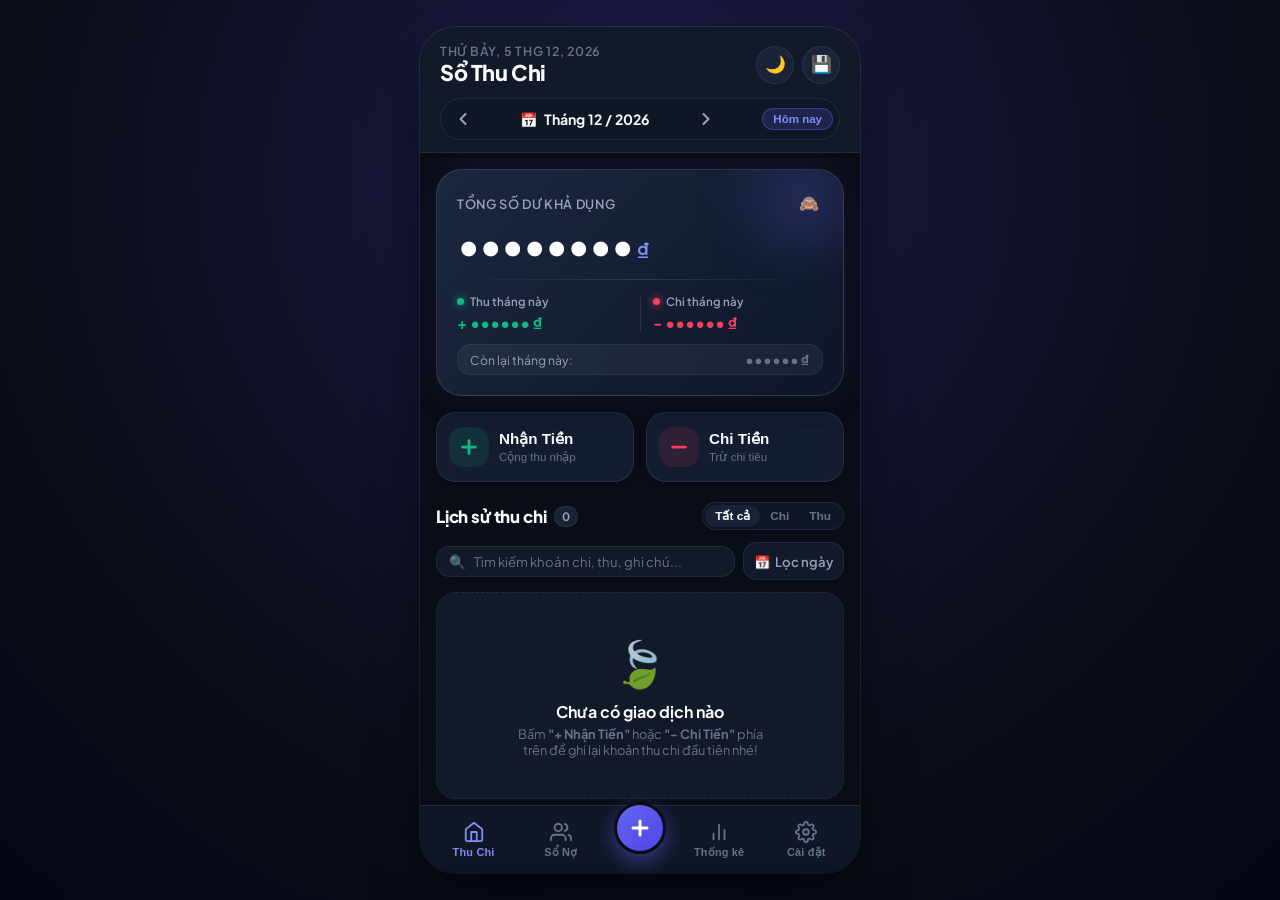
==== expense-tracker-app/index.html @ 04d83566 "Add custom Date Range Filter with presets and stats aggregation" ====
<!DOCTYPE html>
<html lang="vi">
<head>
  <meta charset="UTF-8">
  <meta name="viewport" content="width=device-width, initial-scale=1.0, maximum-scale=1.0, user-scalable=no, viewport-fit=cover">
  <title>Sổ Thu Chi - Quản Lý Chi Tiêu Cá Nhân</title>
  <meta name="description" content="Ứng dụng quản lý thu chi cá nhân đơn giản, lưu trên máy, bảo mật tuyệt đối, xem chi tiêu theo tháng.">
  <meta name="theme-color" content="#0f172a">
  <meta name="apple-mobile-web-app-capable" content="yes">
  <meta name="apple-mobile-web-app-status-bar-style" content="black-translucent">
  <meta name="apple-mobile-web-app-title" content="Sổ Thu Chi">
  <link rel="icon" type="image/svg+xml" href="icon.svg">
  <link rel="apple-touch-icon" href="icon.svg">
  <link rel="manifest" href="manifest.json">
  <!-- Fonts -->
  <link rel="preconnect" href="https://fonts.googleapis.com">
  <link rel="preconnect" href="https://fonts.gstatic.com" crossorigin>
  <link href="https://fonts.googleapis.com/css2?family=Plus+Jakarta+Sans:wght@400;500;600;700;800&display=swap" rel="stylesheet">
  <link rel="stylesheet" href="style.css">
</head>
<body class="theme-dark">
  <div class="app-viewport">
    <div class="mobile-container" id="app">
      <!-- HEADER -->
      <header class="app-header">
        <div class="header-top">
          <div class="user-greeting">
            <span class="greeting-subtitle" id="current-day-label">Hôm nay</span>
            <h1 class="greeting-title">Sổ Thu Chi</h1>
          </div>
          <div class="header-actions">
            <button class="icon-btn" id="btn-theme-toggle" title="Đổi giao diện Sáng/Tối" aria-label="Đổi giao diện">
              <span class="icon" id="theme-icon">🌙</span>
            </button>
            <button class="icon-btn" id="btn-export-quick" title="Sao lưu nhanh dữ liệu" aria-label="Sao lưu">
              <span class="icon">💾</span>
            </button>
          </div>
        </div>

        <!-- MONTH SELECTOR -->
        <div class="month-selector-bar">
          <button class="nav-arrow-btn" id="prev-month-btn" aria-label="Tháng trước">
            <svg width="20" height="20" viewBox="0 0 24 24" fill="none" stroke="currentColor" stroke-width="2.5" stroke-linecap="round" stroke-linejoin="round"><polyline points="15 18 9 12 15 6"></polyline></svg>
          </button>
          <div class="month-display" id="month-display-btn">
            <span class="calendar-icon">📅</span>
            <span id="current-month-text" class="month-text">Tháng 10 / 2026</span>
          </div>
          <button class="nav-arrow-btn" id="next-month-btn" aria-label="Tháng sau">
            <svg width="20" height="20" viewBox="0 0 24 24" fill="none" stroke="currentColor" stroke-width="2.5" stroke-linecap="round" stroke-linejoin="round"><polyline points="9 18 15 12 9 6"></polyline></svg>
          </button>
          <button class="today-chip-btn" id="today-chip-btn">Hôm nay</button>
        </div>
      </header>

      <!-- MAIN CONTENT VIEW AREA -->
      <main class="app-main">
        <!-- VIEW 1: HOME (SỔ THU CHI) -->
        <section id="view-home" class="app-view active">
          <!-- FINANCIAL BALANCE CARD -->
          <div class="balance-card">
            <div class="balance-card-glow"></div>
            <div class="balance-top">
              <span class="balance-label">Tổng số dư khả dụng</span>
              <button class="balance-eye-btn" id="btn-toggle-balance-privacy" title="Ẩn/Hiện số tiền">
                <span id="balance-eye-icon">👁️</span>
              </button>
            </div>
            <div class="balance-amount-wrapper">
              <h2 class="balance-amount" id="total-balance-display">0 <span class="currency-symbol">₫</span></h2>
            </div>
            
            <div class="balance-divider"></div>

            <div class="month-stats-grid">
              <div class="stat-col income-stat">
                <div class="stat-header">
                  <span class="stat-indicator-dot green"></span>
                  <span class="stat-title">Thu tháng này</span>
                </div>
                <div class="stat-val green-text" id="month-income-display">+ 0 ₫</div>
              </div>
              <div class="stat-v-sep"></div>
              <div class="stat-col expense-stat">
                <div class="stat-header">
                  <span class="stat-indicator-dot red"></span>
                  <span class="stat-title">Chi tháng này</span>
                </div>
                <div class="stat-val red-text" id="month-expense-display">- 0 ₫</div>
              </div>
            </div>

            <div class="month-net-badge" id="month-net-badge">
              <span>Còn lại tháng này: </span>
              <strong id="month-net-display">0 ₫</strong>
            </div>
          </div>

          <!-- BIG FAST ACTION BUTTONS -->
          <div class="quick-action-row">
            <button class="hero-action-btn income-btn" id="btn-quick-income">
              <div class="btn-icon-circle green-bg">
                <svg width="22" height="22" viewBox="0 0 24 24" fill="none" stroke="currentColor" stroke-width="3" stroke-linecap="round" stroke-linejoin="round"><line x1="12" y1="5" x2="12" y2="19"></line><line x1="5" y1="12" x2="19" y2="12"></line></svg>
              </div>
              <div class="btn-texts">
                <span class="btn-primary-text">Nhận Tiền</span>
                <span class="btn-sub-text">Cộng thu nhập</span>
              </div>
            </button>

            <button class="hero-action-btn expense-btn" id="btn-quick-expense">
              <div class="btn-icon-circle red-bg">
                <svg width="22" height="22" viewBox="0 0 24 24" fill="none" stroke="currentColor" stroke-width="3" stroke-linecap="round" stroke-linejoin="round"><line x1="5" y1="12" x2="19" y2="12"></line></svg>
              </div>
              <div class="btn-texts">
                <span class="btn-primary-text">Chi Tiền</span>
                <span class="btn-sub-text">Trừ chi tiêu</span>
              </div>
            </button>
          </div>

          <!-- TRANSACTIONS SECTION -->
          <div class="transactions-section">
            <div class="section-header-row">
              <div class="title-with-count">
                <h3 class="section-title">Lịch sử thu chi</h3>
                <span class="count-badge" id="tx-count-badge">0</span>
              </div>
              <!-- Quick Filter Pills -->
              <div class="filter-pills">
                <button class="filter-pill active" data-filter="all">Tất cả</button>
                <button class="filter-pill" data-filter="expense">Chi</button>
                <button class="filter-pill" data-filter="income">Thu</button>
              </div>
            </div>

            <!-- SEARCH BAR & DATE FILTER ROW -->
            <div class="search-filter-row">
              <div class="search-box">
                <span class="search-icon">🔍</span>
                <input type="text" id="search-input" placeholder="Tìm kiếm khoản chi, thu, ghi chú..." />
                <button class="clear-search-btn" id="clear-search-btn" style="display: none;">✕</button>
              </div>
              <div class="date-filter-box" id="date-filter-box" title="Bấm để lọc theo khoảng ngày (quý, nửa năm, năm...)">
                <button type="button" class="btn-date-filter" id="btn-date-filter" aria-label="Lọc theo khoảng ngày">
                  <span class="date-icon">📅</span>
                  <span id="date-filter-text" class="date-text">Lọc ngày</span>
                </button>
                <button type="button" class="btn-clear-date" id="btn-clear-date" title="Xóa lọc ngày, xem cả tháng" style="display: none;" aria-label="Xóa lọc ngày">✕</button>
              </div>
            </div>

            <!-- ACTIVE DATE FILTER BANNER -->
            <div id="active-date-banner" class="active-date-banner" style="display: none;">
              <div class="banner-left">
                <span class="banner-icon">📅</span>
                <span>Đang lọc: <strong id="active-date-banner-text">--</strong></span>
              </div>
              <button type="button" id="btn-banner-clear-date" class="banner-clear-btn">Xem cả tháng ✕</button>
            </div>

            <!-- TRANSACTIONS LIST CONTAINER -->
            <div class="tx-list-container" id="tx-list-container">
              <!-- Rendered via JS -->
            </div>
          </div>
        </section>

        <!-- VIEW 2: STATISTICS (THỐNG KÊ CHI TIÊU) -->
        <section id="view-stats" class="app-view">
          <div class="stats-card">
            <h3 class="stats-heading">Phân tích tháng <span id="stats-month-label">10/2026</span></h3>
            
            <div class="stats-overview-box">
              <div class="stats-row">
                <span>Tổng chi tiêu:</span>
                <strong class="red-text" id="stats-total-expense">0 ₫</strong>
              </div>
              <div class="stats-row">
                <span>Tổng thu vào:</span>
                <strong class="green-text" id="stats-total-income">0 ₫</strong>
              </div>
              <div class="stats-row highlight">
                <span>Tỷ lệ tiết kiệm:</span>
                <strong id="stats-saving-rate">0%</strong>
              </div>
            </div>

            <!-- Spending Breakdown by Category -->
            <div class="breakdown-section">
              <h4 class="breakdown-title">Chi tiết theo danh mục</h4>
              <div id="stats-category-list" class="stats-category-list">
                <!-- Rendered via JS -->
              </div>
            </div>
          </div>
        </section>

        <!-- VIEW: DEBT TRACKER (SỔ NỢ) -->
        <section id="view-debts" class="app-view">
          <div class="debts-header-card">
            <div class="debts-summary-row">
              <div class="debts-summary-item">
                <span class="debts-summary-label">Tổng tiền đang cho vay</span>
                <h3 class="debts-summary-val red-text" id="debts-total-remaining">0 ₫</h3>
              </div>
              <button type="button" class="btn-create-debt" id="btn-open-create-debt">
                <span>+ Cho vay mới</span>
              </button>
            </div>
            <div class="debts-stats-mini">
              <span>Đã thu hồi: <strong class="green-text" id="debts-total-repaid">0 ₫</strong></span>
              <span>•</span>
              <span id="debts-people-count">0 người đang nợ</span>
            </div>
          </div>

          <!-- DEBTS FILTER TABS -->
          <div class="debts-filter-row">
            <button class="debt-filter-btn active" data-debt-filter="active">Đang nợ (<span id="count-debts-active">0</span>)</button>
            <button class="debt-filter-btn" data-debt-filter="settled">Đã trả hết (<span id="count-debts-settled">0</span>)</button>
            <button class="debt-filter-btn" data-debt-filter="all">Tất cả</button>
          </div>

          <!-- DEBTS LIST CONTAINER -->
          <div class="debts-list-container" id="debts-list-container">
            <!-- Rendered via JS -->
          </div>
        </section>

        <!-- VIEW 3: SETTINGS & BACKUP (CÀI ĐẶT & SAO LƯU) -->
        <section id="view-settings" class="app-view">
          <!-- CLOUD SYNC & GOOGLE ACCOUNT CARD -->
          <div class="settings-group" id="group-cloud-sync" style="background: linear-gradient(135deg, rgba(99, 102, 241, 0.12) 0%, rgba(6, 182, 212, 0.08) 100%); border: 1px solid rgba(99, 102, 241, 0.35); border-radius: var(--radius-xl); padding: 18px; margin-bottom: 20px;">
            <div style="display: flex; justify-content: space-between; align-items: center; margin-bottom: 10px;">
              <h3 style="margin: 0; font-size: 1.05rem; font-weight: 800; color: var(--text-primary); display: flex; align-items: center; gap: 8px;">
                ☁️ Đồng Bộ Đám Mây
              </h3>
              <span id="sync-status-badge" style="font-size: 0.72rem; padding: 3px 10px; border-radius: 12px; font-weight: 700; background: rgba(148, 163, 184, 0.2); color: var(--text-muted);">
                Chưa đăng nhập
              </span>
            </div>

            <!-- Khi CHƯA đăng nhập -->
            <div id="cloud-unauth-box" style="display: block;">
              <p style="font-size: 0.8rem; color: var(--text-secondary); margin: 0 0 14px 0; line-height: 1.4;">
                Đăng nhập tài khoản để tự động lưu dữ liệu lên đám mây Google. Đổi máy hay hỏng điện thoại chỉ cần đăng nhập lại là dữ liệu tự khôi phục 100%!
              </p>
              <div style="display: flex; flex-direction: column; gap: 8px;">
                <button type="button" id="btn-login-google" style="display: flex; align-items: center; justify-content: center; gap: 10px; padding: 12px; border-radius: var(--radius-lg); background: #ffffff; color: #1f2937; border: 1px solid #e5e7eb; font-weight: 700; font-size: 0.88rem; cursor: pointer; box-shadow: 0 2px 8px rgba(0,0,0,0.15); transition: var(--transition);">
                  <svg width="18" height="18" viewBox="0 0 48 48"><path fill="#EA4335" d="M24 9.5c3.54 0 6.71 1.22 9.21 3.6l6.85-6.85C35.9 2.38 30.47 0 24 0 14.62 0 6.51 5.38 2.56 13.22l7.98 6.19C12.43 13.72 17.74 9.5 24 9.5z"/><path fill="#4285F4" d="M46.98 24.55c0-1.57-.15-3.09-.38-4.55H24v9.02h12.94c-.58 2.96-2.26 5.48-4.78 7.18l7.73 6c4.51-4.18 7.09-10.36 7.09-17.65z"/><path fill="#FBBC05" d="M10.53 28.59c-.48-1.45-.76-2.99-.76-4.59s.27-3.14.76-4.59l-7.98-6.19C.92 16.46 0 20.12 0 24c0 3.88.92 7.54 2.56 10.78l7.97-6.19z"/><path fill="#34A853" d="M24 48c6.48 0 11.93-2.13 15.89-5.81l-7.73-6c-2.15 1.45-4.92 2.3-8.16 2.3-6.26 0-11.57-4.22-13.47-9.91l-7.98 6.19C6.51 42.62 14.62 48 24 48z"/></svg>
                  Đăng nhập bằng Google
                </button>
                <button type="button" id="btn-login-email-modal" class="dialog-btn secondary" style="padding: 10px; font-size: 0.82rem; text-align: center; border-radius: var(--radius-lg); background: rgba(255,255,255,0.06); border: 1px solid var(--border-color); color: var(--text-primary); cursor: pointer;">
                  Đăng nhập / Đăng ký bằng Email & Mật khẩu
                </button>
              </div>
            </div>

            <!-- Khi ĐÃ đăng nhập -->
            <div id="cloud-auth-box" style="display: none;">
              <div style="display: flex; align-items: center; gap: 12px; margin-bottom: 14px;">
                <div id="user-avatar" style="width: 44px; height: 44px; border-radius: 50%; background: #6366f1; color: #fff; font-weight: 800; font-size: 1.1rem; display: flex; align-items: center; justify-content: center; flex-shrink: 0; border: 2px solid #818cf8; overflow: hidden;">
                  U
                </div>
                <div style="flex: 1; overflow: hidden;">
                  <div id="user-display-name" style="font-weight: 800; font-size: 0.95rem; color: var(--text-primary); text-overflow: ellipsis; overflow: hidden; white-space: nowrap;">
                    Tên tài khoản
                  </div>
                  <div id="user-display-email" style="font-size: 0.78rem; color: var(--text-secondary); text-overflow: ellipsis; overflow: hidden; white-space: nowrap;">
                    email@gmail.com
                  </div>
                </div>
              </div>
              <div style="display: flex; gap: 8px;">
                <button type="button" id="btn-manual-sync" class="setting-action-btn primary" style="flex: 1; padding: 10px; font-size: 0.82rem; background: #6366f1;">
                  🔄 Đồng bộ ngay
                </button>
                <button type="button" id="btn-logout" class="setting-action-btn" style="padding: 10px 14px; font-size: 0.82rem;">
                  Đăng xuất
                </button>
              </div>
            </div>
          </div>

          <div class="settings-group">
            <h3 class="settings-group-title">Thiết lập ví</h3>
            
            <div class="setting-item">
              <div class="setting-info">
                <span class="setting-name">Số dư ban đầu</span>
                <span class="setting-desc">Số tiền sẵn có trong ví (tự cộng dồn khi thu hồi nợ)</span>
              </div>
              <div style="display: flex; align-items: center; gap: 8px;">
                <span class="setting-badge" id="setting-initial-balance-val">0 ₫</span>
                <button class="setting-action-btn" id="btn-set-initial-balance">Chỉnh sửa</button>
              </div>
            </div>

            <div class="setting-item">
              <div class="setting-info">
                <span class="setting-name">Đơn vị tiền tệ</span>
                <span class="setting-desc">Đồng Việt Nam (VND - ₫)</span>
              </div>
              <span class="setting-badge">VND</span>
            </div>
          </div>

          <div class="settings-group">
            <h3 class="settings-group-title">Sao lưu & Bảo vệ dữ liệu</h3>
            <p class="settings-note">💡 Tất cả dữ liệu được lưu an toàn 100% trong bộ nhớ máy của bạn, không gửi lên bất kỳ máy chủ nào.</p>

            <div class="setting-item">
              <div class="setting-info">
                <span class="setting-name">Xuất file sao lưu (JSON)</span>
                <span class="setting-desc">Tải dữ liệu về máy để cất giữ hoặc đổi điện thoại</span>
              </div>
              <div style="display: flex; gap: 8px;">
                <button class="setting-action-btn" id="btn-preview-json">Xem mã</button>
                <button class="setting-action-btn primary" id="btn-export-json">Tải về</button>
              </div>
            </div>

            <div class="setting-item">
              <div class="setting-info">
                <span class="setting-name">Xuất ra Excel (CSV)</span>
                <span class="setting-desc">Xem bảng tính chi tiết thu chi trên máy tính</span>
              </div>
              <button class="setting-action-btn" id="btn-export-csv">Xuất CSV</button>
            </div>

            <div class="setting-item">
              <div class="setting-info">
                <span class="setting-name">Khôi phục dữ liệu từ file</span>
                <span class="setting-desc">Nhập lại file sao lưu JSON đã tải trước đó</span>
              </div>
              <div style="display: flex; gap: 8px;">
                <button class="setting-action-btn" id="btn-trigger-import">Chọn file</button>
                <button class="setting-action-btn" id="btn-trigger-paste">Dán mã</button>
              </div>
              <input type="file" id="file-import-input" accept=".json,application/json,text/plain" style="display: none;" />
            </div>
          </div>

          <div class="settings-group danger-zone">
            <h3 class="settings-group-title text-danger">Vùng nguy hiểm</h3>
            <div class="setting-item">
              <div class="setting-info">
                <span class="setting-name text-danger">Xóa toàn bộ dữ liệu</span>
                <span class="setting-desc">Xóa trắng tất cả ghi chép và đưa về ban đầu</span>
              </div>
              <button class="setting-action-btn danger" id="btn-reset-all">Xóa hết</button>
            </div>
          </div>



          <div class="app-version-footer">
            <span>Sổ Thu Chi Cá Nhân • Phiên bản 1.0.0</span>
            <small>Lưu trữ nội bộ an toàn & riêng tư</small>
          </div>
        </section>
      </main>

      <!-- BOTTOM NAVIGATION BAR -->
      <nav class="bottom-nav">
        <button class="nav-item active" data-view="view-home" id="nav-btn-home">
          <span class="nav-icon">
            <svg width="22" height="22" viewBox="0 0 24 24" fill="none" stroke="currentColor" stroke-width="2" stroke-linecap="round" stroke-linejoin="round"><path d="M3 9l9-7 9 7v11a2 2 0 0 1-2 2H5a2 2 0 0 1-2-2z"></path><polyline points="9 22 9 12 15 12 15 22"></polyline></svg>
          </span>
          <span class="nav-label">Thu Chi</span>
        </button>

        <button class="nav-item" data-view="view-debts" id="nav-btn-debts">
          <span class="nav-icon">
            <svg width="22" height="22" viewBox="0 0 24 24" fill="none" stroke="currentColor" stroke-width="2" stroke-linecap="round" stroke-linejoin="round"><path d="M17 21v-2a4 4 0 0 0-4-4H5a4 4 0 0 0-4 4v2"></path><circle cx="9" cy="7" r="4"></circle><path d="M23 21v-2a4 4 0 0 0-3-3.87"></path><path d="M16 3.13a4 4 0 0 1 0 7.75"></path></svg>
          </span>
          <span class="nav-label">Sổ Nợ</span>
        </button>

        <!-- Floating Add Center Button -->
        <button class="nav-fab-btn" id="btn-fab-add" aria-label="Thêm khoản thu chi">
          <div class="fab-circle">
            <svg width="24" height="24" viewBox="0 0 24 24" fill="none" stroke="currentColor" stroke-width="3" stroke-linecap="round" stroke-linejoin="round"><line x1="12" y1="5" x2="12" y2="19"></line><line x1="5" y1="12" x2="19" y2="12"></line></svg>
          </div>
        </button>

        <button class="nav-item" data-view="view-stats" id="nav-btn-stats">
          <span class="nav-icon">
            <svg width="22" height="22" viewBox="0 0 24 24" fill="none" stroke="currentColor" stroke-width="2" stroke-linecap="round" stroke-linejoin="round"><line x1="18" y1="20" x2="18" y2="10"></line><line x1="12" y1="20" x2="12" y2="4"></line><line x1="6" y1="20" x2="6" y2="14"></line></svg>
          </span>
          <span class="nav-label">Thống kê</span>
        </button>

        <button class="nav-item" data-view="view-settings" id="nav-btn-settings">
          <span class="nav-icon">
            <svg width="22" height="22" viewBox="0 0 24 24" fill="none" stroke="currentColor" stroke-width="2" stroke-linecap="round" stroke-linejoin="round"><circle cx="12" cy="12" r="3"></circle><path d="M19.4 15a1.65 1.65 0 0 0 .33 1.82l.06.06a2 2 0 0 1 0 2.83 2 2 0 0 1-2.83 0l-.06-.06a1.65 1.65 0 0 0-1.82-.33 1.65 1.65 0 0 0-1 1.51V21a2 2 0 0 1-2 2 2 2 0 0 1-2-2v-.09A1.65 1.65 0 0 0 9 19.4a1.65 1.65 0 0 0-1.82.33l-.06.06a2 2 0 0 1-2.83 0 2 2 0 0 1 0-2.83l.06-.06a1.65 1.65 0 0 0 .33-1.82 1.65 1.65 0 0 0-1.51-1H3a2 2 0 0 1-2-2 2 2 0 0 1 2-2h.09A1.65 1.65 0 0 0 4.6 9a1.65 1.65 0 0 0-.33-1.82l-.06-.06a2 2 0 0 1 0-2.83 2 2 0 0 1 2.83 0l.06.06a1.65 1.65 0 0 0 1.82.33H9a1.65 1.65 0 0 0 1-1.51V3a2 2 0 0 1 2-2 2 2 0 0 1 2 2v.09a1.65 1.65 0 0 0 1 1.51 1.65 1.65 0 0 0 1.82-.33l.06-.06a2 2 0 0 1 2.83 0 2 2 0 0 1 0 2.83l-.06.06a1.65 1.65 0 0 0-.33 1.82V9a1.65 1.65 0 0 0 1.51 1H21a2 2 0 0 1 2 2 2 2 0 0 1-2 2h-.09a1.65 1.65 0 0 0-1.51 1z"></path></svg>
          </span>
          <span class="nav-label">Cài đặt</span>
        </button>
      </nav>

      <!-- BOTTOM SHEET MODAL: ADD / EDIT TRANSACTION -->
      <div class="bottom-sheet-backdrop" id="modal-backdrop"></div>
      <div class="bottom-sheet" id="modal-tx">
        <div class="sheet-drag-handle"></div>
        <div class="sheet-header">
          <h3 class="sheet-title" id="sheet-title">Thêm Giao Dịch Mới</h3>
          <button class="sheet-close-btn" id="modal-close-btn" aria-label="Đóng">&times;</button>
        </div>

        <div class="sheet-body">
          <!-- TYPE SWITCHER -->
          <div class="tx-type-toggle">
            <button class="type-btn expense-toggle active" id="btn-type-expense" type="button">
              <span class="type-dot red"></span> Chi Tiêu
            </button>
            <button class="type-btn income-toggle" id="btn-type-income" type="button">
              <span class="type-dot green"></span> Thu Nhập
            </button>
          </div>

          <!-- AMOUNT INPUT -->
          <div class="form-group amount-group">
            <label class="form-label">Số tiền (VNĐ)</label>
            <div class="amount-input-box">
              <input type="text" inputmode="numeric" id="input-amount" placeholder="0" class="amount-field" autocomplete="off" />
              <span class="amount-suffix">₫</span>
            </div>
            <!-- QUICK AMOUNT PILLS -->
            <div class="quick-amounts-bar">
              <button type="button" class="quick-amt-chip" data-add="10000">+10k</button>
              <button type="button" class="quick-amt-chip" data-add="20000">+20k</button>
              <button type="button" class="quick-amt-chip" data-add="50000">+50k</button>
              <button type="button" class="quick-amt-chip" data-add="100000">+100k</button>
              <button type="button" class="quick-amt-chip" data-add="200000">+200k</button>
              <button type="button" class="quick-amt-chip" data-add="500000">+500k</button>
              <button type="button" class="quick-amt-chip" data-add="1000000">+1tr</button>
              <button type="button" class="quick-amt-chip" data-add="2000000">+2tr</button>
              <button type="button" class="quick-amt-chip clear-amt" id="btn-clear-amount">Xóa</button>
            </div>
          </div>

          <!-- CATEGORY SELECTOR -->
          <div class="form-group">
            <label class="form-label">Chọn danh mục</label>
            <div class="categories-grid" id="categories-grid">
              <!-- Rendered via JS based on type -->
            </div>
          </div>

          <!-- NOTE (OPTIONAL) -->
          <div class="form-group">
            <label class="form-label">Ghi chú (Tùy chọn)</label>
            <input type="text" id="input-note" class="form-input" placeholder="Ví dụ: Ăn sáng phở bò, đổ xăng xe, lương tháng..." />
          </div>

          <!-- DATE SELECTOR -->
          <div class="form-group">
            <label class="form-label">Ngày giao dịch</label>
            <input type="date" id="input-date" class="form-input" />
          </div>

          <!-- SUBMIT & DELETE BUTTONS -->
          <div class="modal-actions" style="display: flex; gap: 10px;">
            <button type="button" class="btn-submit" id="btn-save-tx" style="flex: 1;">
              <span id="submit-btn-text">Lưu Khoản Chi</span>
            </button>
            <button type="button" class="btn-modal-delete" id="btn-modal-delete-tx" style="display: none; background: rgba(239, 68, 68, 0.12); color: #ef4444; border: 1px solid rgba(239, 68, 68, 0.25); border-radius: var(--radius-lg); padding: 0 16px; font-weight: 700; font-size: 0.85rem; cursor: pointer;">
              Xóa
            </button>
          </div>
        </div>
      </div>

      <!-- MODAL: SET INITIAL BALANCE -->
      <div class="modal-dialog-backdrop" id="dialog-balance-backdrop" style="display: none;">
        <div class="modal-dialog">
          <h4 class="dialog-title">Đặt số dư ban đầu</h4>
          <p class="dialog-desc">Nhập số tiền hiện có trong tài khoản hoặc ví của bạn để bắt đầu tính toán chính xác:</p>
          <div class="amount-input-box dialog-input-box">
            <input type="text" inputmode="numeric" id="input-init-balance" class="amount-field" placeholder="0" />
            <span class="amount-suffix">₫</span>
          </div>
          <div class="dialog-buttons">
            <button class="dialog-btn secondary" id="btn-cancel-init-balance">Hủy</button>
            <button class="dialog-btn primary" id="btn-confirm-init-balance">Xác nhận</button>
          </div>
        </div>
      </div>

      <!-- MODAL: PREVIEW JSON EXPORT -->
      <div class="modal-dialog-backdrop" id="dialog-preview-json-backdrop" style="display: none;">
        <div class="modal-dialog" style="max-width: 420px; width: 90%;">
          <div style="display: flex; justify-content: space-between; align-items: center; margin-bottom: 8px;">
            <h4 class="dialog-title" style="margin: 0;">Mã sao lưu hiện tại (JSON)</h4>
            <span id="preview-json-count" style="font-size: 0.75rem; background: var(--surface-secondary); padding: 2px 8px; border-radius: 12px; color: var(--text-secondary); font-weight: 600;"></span>
          </div>
          <p class="dialog-desc" style="margin-bottom: 10px; font-size: 0.8rem;">Dưới đây là toàn bộ dữ liệu đang lưu trong máy của bạn (hoàn toàn không có dữ liệu mẫu):</p>
          <textarea id="text-preview-json" class="form-input" rows="8" readonly style="width: 100%; font-family: monospace; font-size: 0.75rem; line-height: 1.4; margin-bottom: 14px; padding: 10px; border-radius: 8px; resize: vertical; box-sizing: border-box; background: var(--surface-secondary); color: var(--text-primary);"></textarea>
          <div class="dialog-buttons">
            <button class="dialog-btn secondary" id="btn-close-preview-json">Đóng</button>
            <button class="dialog-btn primary" id="btn-copy-preview-json">📋 Sao chép mã</button>
          </div>
        </div>
      </div>

      <!-- MODAL: DATE RANGE FILTER (LỌC KHOẢNG NGÀY TÙY CHỌN) -->
      <div class="modal-dialog-backdrop" id="dialog-date-range-backdrop" style="display: none;">
        <div class="modal-dialog" style="max-width: 360px;">
          <div style="display: flex; justify-content: space-between; align-items: center; margin-bottom: 10px;">
            <h4 class="dialog-title" style="margin: 0; font-size: 1.05rem;">📅 Lọc Khoảng Ngày</h4>
            <button type="button" id="btn-close-date-range" style="background: none; border: none; font-size: 1.3rem; color: var(--text-muted); cursor: pointer; padding: 2px 6px;">&times;</button>
          </div>
          <p class="dialog-desc" style="margin-bottom: 12px; font-size: 0.78rem;">
            Chọn ngày bắt đầu và kết thúc để xem chi tiêu theo khoảng ngày bất kỳ (nửa năm, cả quý, năm nay...):
          </p>

          <div style="display: grid; grid-template-columns: 1fr 1fr; gap: 10px; margin-bottom: 12px;">
            <div>
              <label style="font-size: 0.75rem; color: var(--text-secondary); display: block; margin-bottom: 4px;">Từ ngày:</label>
              <input type="date" id="input-range-start" class="form-input" style="width: 100%; box-sizing: border-box; padding: 8px 10px; font-size: 0.82rem;" />
            </div>
            <div>
              <label style="font-size: 0.75rem; color: var(--text-secondary); display: block; margin-bottom: 4px;">Đến ngày:</label>
              <input type="date" id="input-range-end" class="form-input" style="width: 100%; box-sizing: border-box; padding: 8px 10px; font-size: 0.82rem;" />
            </div>
          </div>

          <!-- Nút chọn khoảng thời gian nhanh -->
          <div style="margin-bottom: 14px;">
            <span style="font-size: 0.72rem; color: var(--text-muted); display: block; margin-bottom: 6px;">Mốc thời gian nhanh:</span>
            <div style="display: flex; flex-wrap: wrap; gap: 6px;">
              <button type="button" class="quick-amt-chip" data-range-preset="today">Hôm nay</button>
              <button type="button" class="quick-amt-chip" data-range-preset="yesterday">Hôm qua</button>
              <button type="button" class="quick-amt-chip" data-range-preset="this-week">Tuần này</button>
              <button type="button" class="quick-amt-chip" data-range-preset="this-month">Tháng này</button>
              <button type="button" class="quick-amt-chip" data-range-preset="last-month">Tháng trước</button>
              <button type="button" class="quick-amt-chip" data-range-preset="this-quarter">Quý này (3 tháng)</button>
              <button type="button" class="quick-amt-chip" data-range-preset="half-year">Nửa năm (6 tháng)</button>
              <button type="button" class="quick-amt-chip" data-range-preset="this-year">Năm nay (Cả năm)</button>
            </div>
          </div>

          <div class="dialog-buttons" style="display: flex; gap: 8px;">
            <button type="button" class="dialog-btn secondary" id="btn-reset-date-range" style="flex: 1; padding: 10px; font-size: 0.82rem;">Xem cả tháng</button>
            <button type="button" class="dialog-btn primary" id="btn-apply-date-range" style="flex: 1; padding: 10px; font-size: 0.82rem; font-weight: 700;">Áp dụng lọc</button>
          </div>
        </div>
      </div>

      <!-- MODAL: PASTE JSON IMPORT -->
      <div class="modal-dialog-backdrop" id="dialog-paste-backdrop" style="display: none;">
        <div class="modal-dialog" style="max-width: 380px;">
          <h4 class="dialog-title">Dán nội dung JSON</h4>
          <p class="dialog-desc">Mở file sao lưu JSON (hoặc copy tin nhắn gửi file), dán toàn bộ văn bản vào ô dưới đây để khôi phục:</p>
          <textarea id="input-paste-json" class="form-input" rows="6" style="width: 100%; font-family: monospace; font-size: 0.78rem; margin-bottom: 14px; padding: 10px; border-radius: 8px; resize: vertical; box-sizing: border-box;" placeholder='{"version": 1, "transactions": [...]}'></textarea>
          <div class="dialog-buttons">
            <button class="dialog-btn secondary" id="btn-cancel-paste-json">Hủy</button>
            <button class="dialog-btn primary" id="btn-confirm-paste-json">Khôi phục ngay</button>
          </div>
        </div>
      </div>

      <!-- MODAL: EMAIL/PASSWORD AUTH -->
      <div class="modal-dialog-backdrop" id="dialog-auth-backdrop" style="display: none;">
        <div class="modal-dialog" style="max-width: 360px;">
          <h4 class="dialog-title" id="auth-modal-title">Đăng nhập tài khoản</h4>
          <p class="dialog-desc" id="auth-modal-desc" style="white-space: pre-line; line-height: 1.5; font-size: 0.8rem;">Nhập Email (Gmail) và mật khẩu để đồng bộ dữ liệu lên đám mây:</p>
          <div style="display: flex; flex-direction: column; gap: 12px; margin-bottom: 16px;">
            <div>
              <label style="font-size: 0.75rem; color: var(--text-secondary); display: block; margin-bottom: 4px;">Email (Gmail):</label>
              <input type="email" id="auth-input-email" class="form-input" placeholder="tenban@gmail.com" style="width: 100%; box-sizing: border-box; padding: 10px;" />
            </div>
            <div>
              <label style="font-size: 0.75rem; color: var(--text-secondary); display: block; margin-bottom: 4px;">Mật khẩu (tối thiểu 6 ký tự):</label>
              <input type="password" id="auth-input-password" class="form-input" placeholder="••••••••" style="width: 100%; box-sizing: border-box; padding: 10px;" />
            </div>
          </div>
          <div class="dialog-buttons" style="flex-direction: column; gap: 8px;">
            <button class="dialog-btn primary" id="btn-auth-submit" style="width: 100%; padding: 12px; font-weight: 800;">Đăng nhập</button>
            <button class="dialog-btn secondary" id="btn-auth-toggle-mode" style="width: 100%; padding: 10px; font-size: 0.8rem;">Chưa có tài khoản? Nhấn để Đăng ký mới</button>
            <button class="dialog-btn secondary" id="btn-auth-cancel" style="width: 100%; padding: 8px; font-size: 0.8rem; background: transparent; border: none; color: var(--text-muted); cursor: pointer;">Hủy bỏ</button>
          </div>
        </div>
      </div>

      <!-- MODAL: CREATE / ADD DEBT (CHO VAY / VAY THÊM) -->
      <div class="bottom-sheet-backdrop" id="modal-debt-create-backdrop" style="display: none;"></div>
      <div class="bottom-sheet" id="modal-debt-create" style="display: none;">
        <div class="sheet-drag-handle"></div>
        <div class="sheet-header">
          <h3 class="sheet-title" id="debt-modal-title">Ghi Khoản Cho Vay</h3>
          <button class="sheet-close-btn" id="debt-modal-close-btn" aria-label="Đóng">&times;</button>
        </div>
        <div class="sheet-body">
          <!-- PERSON INPUT -->
          <div class="form-group">
            <label class="form-label">Người vay (Tên bạn bè / đối tác) *</label>
            <input type="text" id="debt-input-person" class="form-input" placeholder="Ví dụ: Tuấn, Lan, Nam..." autocomplete="off" />
            <div id="debt-person-suggestions" class="quick-tags-row" style="margin-top: 6px; display: flex; flex-wrap: wrap; gap: 6px;"></div>
          </div>

          <!-- AMOUNT INPUT -->
          <div class="form-group amount-group">
            <label class="form-label">Số tiền cho vay (VNĐ) *</label>
            <div class="amount-input-box">
              <input type="text" inputmode="numeric" id="debt-input-amount" placeholder="0" class="amount-field" autocomplete="off" />
              <span class="amount-suffix">₫</span>
            </div>
            <!-- QUICK AMOUNT PILLS -->
            <div class="quick-amounts-bar">
              <button type="button" class="quick-amt-chip" data-debt-add="100000">+100k</button>
              <button type="button" class="quick-amt-chip" data-debt-add="200000">+200k</button>
              <button type="button" class="quick-amt-chip" data-debt-add="500000">+500k</button>
              <button type="button" class="quick-amt-chip" data-debt-add="1000000">+1tr</button>
              <button type="button" class="quick-amt-chip" data-debt-add="2000000">+2tr</button>
              <button type="button" class="quick-amt-chip" data-debt-add="5000000">+5tr</button>
              <button type="button" class="quick-amt-chip clear-amt" id="debt-btn-clear-amount">Xóa</button>
            </div>
          </div>

          <!-- DATE SELECTOR -->
          <div class="form-group">
            <label class="form-label">Ngày cho vay</label>
            <input type="date" id="debt-input-date" class="form-input" />
          </div>

          <!-- NOTE (OPTIONAL) -->
          <div class="form-group">
            <label class="form-label">Ghi chú (Tùy chọn)</label>
            <input type="text" id="debt-input-note" class="form-input" placeholder="Ví dụ: Mượn đóng học phí, mượn sửa xe..." />
          </div>

          <!-- SUBMIT BUTTON -->
          <div class="modal-actions">
            <button type="button" class="btn-submit expense-mode" id="btn-save-debt">
              <span id="debt-submit-btn-text">Xác Nhận Cho Vay (-)</span>
            </button>
          </div>
        </div>
      </div>

      <!-- MODAL: REPAY DEBT (THU NỢ - TRẢ BỚT / TRẢ HẾT) -->
      <div class="bottom-sheet-backdrop" id="modal-debt-repay-backdrop" style="display: none;"></div>
      <div class="bottom-sheet" id="modal-debt-repay" style="display: none;">
        <div class="sheet-drag-handle"></div>
        <div class="sheet-header">
          <h3 class="sheet-title">Thu Hồi Nợ (Người Trả Tiền)</h3>
          <button class="sheet-close-btn" id="repay-modal-close-btn" aria-label="Đóng">&times;</button>
        </div>
        <div class="sheet-body">
          <!-- PERSON SUMMARY INFO -->
          <div style="background: rgba(99, 102, 241, 0.08); border: 1px solid rgba(99, 102, 241, 0.25); border-radius: var(--radius-md); padding: 12px; margin-bottom: 14px; display: flex; justify-content: space-between; align-items: center;">
            <div>
              <span style="font-size: 0.75rem; color: var(--text-secondary); display: block;">Người trả tiền:</span>
              <strong id="repay-person-name" style="font-size: 1.05rem; color: var(--text-primary);">--</strong>
            </div>
            <div style="text-align: right;">
              <span style="font-size: 0.75rem; color: var(--text-secondary); display: block;">Còn nợ hiện tại:</span>
              <strong id="repay-remaining-amount" class="red-text" style="font-size: 1rem;">0 ₫</strong>
            </div>
          </div>

          <!-- REPAY AMOUNT INPUT -->
          <div class="form-group amount-group">
            <label class="form-label">Số tiền trả lần này (VNĐ) *</label>
            <div class="amount-input-box">
              <input type="text" inputmode="numeric" id="repay-input-amount" placeholder="0" class="amount-field" autocomplete="off" />
              <span class="amount-suffix">₫</span>
            </div>
            <!-- QUICK REPAY BUTTONS -->
            <div class="quick-amounts-bar">
              <button type="button" class="quick-amt-chip" id="btn-repay-full" style="background: rgba(16, 185, 129, 0.15); color: #10b981; font-weight: 700;">Trả hết toàn bộ</button>
              <button type="button" class="quick-amt-chip" data-repay-add="100000">+100k</button>
              <button type="button" class="quick-amt-chip" data-repay-add="200000">+200k</button>
              <button type="button" class="quick-amt-chip" data-repay-add="500000">+500k</button>
              <button type="button" class="quick-amt-chip" data-repay-add="1000000">+1tr</button>
            </div>
          </div>

          <!-- REPAY DATE -->
          <div class="form-group">
            <label class="form-label">Ngày nhận tiền</label>
            <input type="date" id="repay-input-date" class="form-input" />
          </div>

          <!-- NOTE (OPTIONAL) -->
          <div class="form-group">
            <label class="form-label">Ghi chú (Tùy chọn)</label>
            <input type="text" id="repay-input-note" class="form-input" placeholder="Ví dụ: Chuyển khoản Vietcombank, trả trước một ít..." />
          </div>

          <!-- SUBMIT BUTTON -->
          <div class="modal-actions">
            <button type="button" class="btn-submit income-mode" id="btn-confirm-repay">
              <span>Xác Nhận Thu Nợ (+)</span>
            </button>
          </div>
        </div>
      </div>

      <!-- MODAL: DEBT DETAIL & TIMELINE -->
      <div class="bottom-sheet-backdrop" id="modal-debt-detail-backdrop" style="display: none;"></div>
      <div class="bottom-sheet" id="modal-debt-detail" style="display: none;">
        <div class="sheet-drag-handle"></div>
        <div class="sheet-header">
          <h3 class="sheet-title" id="detail-person-title">Chi Tiết Nợ</h3>
          <button class="sheet-close-btn" id="detail-modal-close-btn" aria-label="Đóng">&times;</button>
        </div>
        <div class="sheet-body">
          <div class="debt-detail-overview" id="debt-detail-overview">
            <!-- Dynamic stats summary -->
          </div>

          <div style="display: flex; justify-content: space-between; align-items: center; margin: 14px 0 8px 0;">
            <h4 style="margin: 0; font-size: 0.9rem; font-weight: 700; color: var(--text-primary);">Lịch sử vay & trả</h4>
            <button type="button" id="btn-detail-add-more" style="background: none; border: none; color: #6366f1; font-size: 0.8rem; font-weight: 700; cursor: pointer;">+ Vay thêm</button>
          </div>

          <div class="debt-records-timeline" id="debt-records-timeline" style="max-height: 220px; overflow-y: auto;">
            <!-- Dynamic timeline items -->
          </div>

          <div class="modal-actions" style="margin-top: 16px; display: flex; gap: 8px;">
            <button type="button" class="btn-submit income-mode" id="btn-detail-action-repay" style="flex: 2;">
              <span>Thu Nợ / Người Này Trả Tiền (+)</span>
            </button>
            <button type="button" class="btn-modal-delete" id="btn-detail-delete-debt" style="flex: 1; background: rgba(239, 68, 68, 0.12); color: #ef4444; border: 1px solid rgba(239, 68, 68, 0.25); border-radius: var(--radius-lg); font-weight: 700; font-size: 0.8rem; cursor: pointer;">
              Xóa hồ sơ
            </button>
          </div>
        </div>
      </div>

      <!-- TOAST NOTIFICATION -->
      <div class="toast-message" id="toast"></div>

    </div>
  </div>

  <!-- Firebase SDKs (Local Lib) -->
  <script src="lib/firebase-app-compat.js"></script>
  <script src="lib/firebase-auth-compat.js"></script>
  <script src="lib/firebase-firestore-compat.js"></script>
  <script src="app.js"></script>
</body>
</html>
---- expense-tracker-app/style.css ----
/* =========================================================
   SỔ THU CHI - MODERN MOBILE FINTECH DESIGN SYSTEM
   ========================================================= */

:root {
  /* Color Palette - Dark Mode Default */
  --bg-app: #090d16;
  --bg-surface: #121929;
  --bg-card: rgba(23, 32, 53, 0.85);
  --bg-card-subtle: #192338;
  --bg-input: #0f1626;
  --border-color: rgba(255, 255, 255, 0.08);
  --border-focus: rgba(99, 102, 241, 0.5);

  --text-primary: #f8fafc;
  --text-secondary: #94a3b8;
  --text-muted: #64748b;

  /* Income & Expense Accents */
  --income-green: #10b981;
  --income-green-glow: rgba(16, 185, 129, 0.25);
  --income-green-bg: rgba(16, 185, 129, 0.12);
  --income-green-dark: #059669;

  --expense-red: #f43f5e;
  --expense-red-glow: rgba(244, 63, 94, 0.25);
  --expense-red-bg: rgba(244, 63, 94, 0.12);
  --expense-red-dark: #e11d48;

  --brand-purple: #6366f1;
  --brand-purple-glow: rgba(99, 102, 241, 0.35);

  --radius-sm: 8px;
  --radius-md: 14px;
  --radius-lg: 20px;
  --radius-xl: 26px;
  --radius-full: 9999px;

  --shadow-sm: 0 2px 8px rgba(0, 0, 0, 0.2);
  --shadow-md: 0 8px 24px rgba(0, 0, 0, 0.3);
  --shadow-lg: 0 16px 40px rgba(0, 0, 0, 0.45);
  --shadow-glow: 0 0 30px rgba(99, 102, 241, 0.2);

  --font-family: 'Plus Jakarta Sans', system-ui, -apple-system, BlinkMacSystemFont, 'Segoe UI', Roboto, sans-serif;
  --transition: all 0.25s cubic-bezier(0.16, 1, 0.3, 1);
}

/* Light Theme Overrides */
body.theme-light {
  --bg-app: #f8fafc;
  --bg-surface: #ffffff;
  --bg-card: #ffffff;
  --bg-card-subtle: #f1f5f9;
  --bg-input: #f1f5f9;
  --border-color: rgba(0, 0, 0, 0.08);
  --border-focus: rgba(99, 102, 241, 0.6);

  --text-primary: #0f172a;
  --text-secondary: #475569;
  --text-muted: #64748b;

  --income-green: #059669;
  --income-green-bg: #ecfdf5;
  --income-green-glow: rgba(5, 150, 105, 0.2);

  --expense-red: #e11d48;
  --expense-red-bg: #fff1f2;
  --expense-red-glow: rgba(225, 29, 72, 0.2);

  --shadow-sm: 0 2px 8px rgba(0, 0, 0, 0.04);
  --shadow-md: 0 8px 24px rgba(15, 23, 42, 0.08);
  --shadow-lg: 0 16px 40px rgba(15, 23, 42, 0.12);

  background-color: var(--bg-app);
  color: var(--text-primary);
}

/* Light Theme - App Layout & Header */
body.theme-light .app-viewport {
  background: radial-gradient(circle at 50% 20%, #e0e7ff 0%, #f1f5f9 65%, #e2e8f0 100%);
}

body.theme-light .app-header {
  background: #ffffff;
  border-bottom: 1px solid rgba(0, 0, 0, 0.06);
}

body.theme-light .month-selector-bar {
  background: #f1f5f9;
  border-color: rgba(0, 0, 0, 0.07);
}

body.theme-light .month-display {
  color: #0f172a;
}

body.theme-light .nav-arrow-btn {
  color: #475569;
}

body.theme-light .nav-arrow-btn:active {
  background: rgba(0, 0, 0, 0.06);
}

body.theme-light .today-chip-btn {
  background: rgba(99, 102, 241, 0.1);
  border-color: rgba(99, 102, 241, 0.25);
  color: #4f46e5;
}

/* Light Theme - Balance Card (Khung Tiền) */
body.theme-light .balance-card {
  background: linear-gradient(135deg, #ffffff 0%, #f8fafc 100%);
  border: 1px solid rgba(0, 0, 0, 0.08);
  box-shadow: 0 10px 30px -5px rgba(15, 23, 42, 0.06), 0 4px 12px -2px rgba(15, 23, 42, 0.03);
}

body.theme-light .balance-card-glow {
  background: radial-gradient(circle, rgba(99, 102, 241, 0.12) 0%, transparent 70%);
}

body.theme-light .balance-label {
  color: #64748b;
}

body.theme-light .balance-amount {
  color: #0f172a;
}

body.theme-light .balance-amount .currency-symbol {
  color: #4f46e5;
}

body.theme-light .balance-divider {
  background: linear-gradient(90deg, transparent, rgba(0, 0, 0, 0.08), transparent);
}

body.theme-light .stat-v-sep {
  background: rgba(0, 0, 0, 0.08);
}

body.theme-light .stat-title {
  color: #64748b;
}

body.theme-light .month-net-badge {
  background: rgba(0, 0, 0, 0.03);
  border: 1px solid rgba(0, 0, 0, 0.06);
  color: #64748b;
}

body.theme-light .month-net-badge strong {
  color: #0f172a;
}

/* Light Theme - Bottom Navigation (Khung Nút Ở Dưới) */
body.theme-light .bottom-nav {
  background: rgba(255, 255, 255, 0.96);
  border-top: 1px solid rgba(0, 0, 0, 0.08);
  box-shadow: 0 -4px 20px rgba(0, 0, 0, 0.04);
}

body.theme-light .nav-item {
  color: #64748b;
}

body.theme-light .nav-item.active {
  color: #4f46e5;
}

body.theme-light .fab-circle {
  border-color: #f8fafc;
  background: linear-gradient(135deg, #6366f1 0%, #4f46e5 100%);
  box-shadow: 0 8px 20px rgba(99, 102, 241, 0.35);
}

/* Light Theme - Components & Lists */
body.theme-light .hero-action-btn {
  background: #ffffff;
  border-color: rgba(0, 0, 0, 0.07);
  box-shadow: 0 2px 8px rgba(0, 0, 0, 0.03);
}

body.theme-light .day-group {
  background: #ffffff;
  border-color: rgba(0, 0, 0, 0.07);
  box-shadow: 0 2px 8px rgba(0, 0, 0, 0.02);
}

body.theme-light .day-header {
  background: #f8fafc;
  border-bottom: 1px solid rgba(0, 0, 0, 0.06);
}

body.theme-light .day-title {
  color: #475569;
}

body.theme-light .tx-item {
  border-bottom: 1px solid rgba(0, 0, 0, 0.04);
}

body.theme-light .tx-cat-icon {
  background: #f1f5f9;
}

body.theme-light .filter-pills {
  background: #e2e8f0;
  border-color: rgba(0, 0, 0, 0.06);
}

body.theme-light .filter-pill {
  color: #64748b;
}

body.theme-light .filter-pill.active {
  background: #ffffff;
  color: #0f172a;
  box-shadow: 0 1px 4px rgba(0, 0, 0, 0.08);
}

body.theme-light .search-box {
  background: #ffffff;
  border-color: rgba(0, 0, 0, 0.08);
}

body.theme-light .date-filter-box {
  background: #ffffff;
  border-color: rgba(0, 0, 0, 0.08);
}

body.theme-light .date-filter-box.active {
  background: rgba(99, 102, 241, 0.08);
  border-color: #6366f1;
}

body.theme-light .active-date-banner {
  background: rgba(99, 102, 241, 0.06);
  border-color: rgba(99, 102, 241, 0.2);
  color: #1e293b;
}

body.theme-light .debts-header-card {
  background: linear-gradient(135deg, rgba(99, 102, 241, 0.08) 0%, rgba(139, 92, 246, 0.05) 100%);
  border-color: rgba(99, 102, 241, 0.2);
}

body.theme-light .debt-card {
  background: #ffffff;
  border-color: rgba(0, 0, 0, 0.07);
  box-shadow: 0 1px 4px rgba(0, 0, 0, 0.04);
}

body.theme-light .debt-filter-btn {
  background: #f1f5f9;
  border-color: rgba(0, 0, 0, 0.06);
  color: #64748b;
}

body.theme-light .debt-filter-btn.active {
  background: #6366f1;
  border-color: #6366f1;
  color: #ffffff;
}

body.theme-light .setting-item {
  background: #ffffff;
  border-color: rgba(0, 0, 0, 0.06);
}

body.theme-light .setting-action-btn {
  background: #f1f5f9;
  border-color: rgba(0, 0, 0, 0.08);
  color: #0f172a;
}

body.theme-light .setting-action-btn.primary {
  background: #4f46e5;
  color: #ffffff;
  border: none;
}

body.theme-light .stats-overview-box {
  background: #ffffff;
  border-color: rgba(0, 0, 0, 0.07);
}

body.theme-light .progress-track {
  background: #e2e8f0;
}

body.theme-light .bottom-sheet {
  background: #ffffff;
  border-top: 1px solid rgba(0, 0, 0, 0.08);
}

body.theme-light .sheet-drag-handle {
  background: rgba(0, 0, 0, 0.15);
}

body.theme-light .sheet-header {
  border-bottom: 1px solid rgba(0, 0, 0, 0.06);
}

body.theme-light .tx-type-toggle {
  background: #f1f5f9;
  border-color: rgba(0, 0, 0, 0.06);
}

body.theme-light .modal-dialog {
  background: #ffffff;
  border-color: rgba(0, 0, 0, 0.08);
  box-shadow: 0 20px 40px rgba(0, 0, 0, 0.12);
}

/* Base Reset */
*, *::before, *::after {
  box-sizing: border-box;
  margin: 0;
  padding: 0;
  -webkit-tap-highlight-color: transparent;
}

html, body {
  width: 100%;
  height: 100%;
  font-family: var(--font-family);
  background-color: #030712;
  color: var(--text-primary);
  overflow-x: hidden;
  user-select: none;
  -webkit-font-smoothing: antialiased;
}

/* Desktop Presentation Viewport */
.app-viewport {
  min-height: 100vh;
  display: flex;
  align-items: center;
  justify-content: center;
  background: radial-gradient(circle at 50% 20%, #1e1b4b 0%, #090d16 65%, #030712 100%);
  padding: 0;
}

@media (min-width: 640px) {
  .app-viewport {
    padding: 24px 16px;
  }
}

/* Mobile App Frame */
.mobile-container {
  width: 100%;
  max-width: 440px;
  height: 100vh;
  background-color: var(--bg-app);
  display: flex;
  flex-direction: column;
  position: relative;
  overflow: hidden;
}

@media (min-width: 640px) {
  .mobile-container {
    height: 880px;
    max-height: 94vh;
    border-radius: 36px;
    box-shadow: 0 25px 60px -15px rgba(0, 0, 0, 0.7), 0 0 0 1px rgba(255, 255, 255, 0.1);
  }
}

/* =========================================================
   HEADER & MONTH SELECTOR
   ========================================================= */
.app-header {
  padding: 16px 20px 12px 20px;
  background: linear-gradient(180deg, var(--bg-surface) 0%, rgba(18, 25, 41, 0.95) 100%);
  border-bottom: 1px solid var(--border-color);
  z-index: 10;
  flex-shrink: 0;
}

.header-top {
  display: flex;
  justify-content: space-between;
  align-items: center;
  margin-bottom: 12px;
}

.greeting-subtitle {
  font-size: 0.78rem;
  font-weight: 600;
  color: var(--text-muted);
  text-transform: uppercase;
  letter-spacing: 0.06em;
  display: block;
}

.greeting-title {
  font-size: 1.35rem;
  font-weight: 800;
  color: var(--text-primary);
  letter-spacing: -0.02em;
}

.header-actions {
  display: flex;
  gap: 8px;
}

.icon-btn {
  background: var(--bg-card-subtle);
  border: 1px solid var(--border-color);
  color: var(--text-primary);
  width: 38px;
  height: 38px;
  border-radius: var(--radius-full);
  display: flex;
  align-items: center;
  justify-content: center;
  cursor: pointer;
  font-size: 1.05rem;
  transition: var(--transition);
}

.icon-btn:active {
  transform: scale(0.92);
}

/* Month Selector */
.month-selector-bar {
  display: flex;
  align-items: center;
  justify-content: space-between;
  background: var(--bg-input);
  border: 1px solid var(--border-color);
  border-radius: var(--radius-full);
  padding: 4px 6px;
}

.nav-arrow-btn {
  background: transparent;
  border: none;
  color: var(--text-secondary);
  width: 32px;
  height: 32px;
  border-radius: var(--radius-full);
  display: flex;
  align-items: center;
  justify-content: center;
  cursor: pointer;
  transition: var(--transition);
}

.nav-arrow-btn:active {
  background: rgba(255, 255, 255, 0.1);
  color: var(--text-primary);
}

.month-display {
  display: flex;
  align-items: center;
  gap: 6px;
  font-size: 0.88rem;
  font-weight: 700;
  color: var(--text-primary);
  cursor: pointer;
}

.today-chip-btn {
  background: rgba(99, 102, 241, 0.18);
  border: 1px solid rgba(99, 102, 241, 0.4);
  color: #818cf8;
  font-size: 0.72rem;
  font-weight: 700;
  padding: 4px 10px;
  border-radius: var(--radius-full);
  cursor: pointer;
  transition: var(--transition);
}

.today-chip-btn:active {
  transform: scale(0.94);
  background: var(--brand-purple);
  color: #ffffff;
}

/* =========================================================
   MAIN VIEW AREA
   ========================================================= */
.app-main {
  flex: 1;
  overflow-y: auto;
  overflow-x: hidden;
  padding: 16px 16px 90px 16px;
  -webkit-overflow-scrolling: touch;
}

.app-main::-webkit-scrollbar {
  width: 4px;
}
.app-main::-webkit-scrollbar-thumb {
  background: rgba(255, 255, 255, 0.15);
  border-radius: 4px;
}

.app-view {
  display: none;
  animation: fadeIn 0.25s ease-out;
}

.app-view.active {
  display: block;
}

@keyframes fadeIn {
  from { opacity: 0; transform: translateY(6px); }
  to { opacity: 1; transform: translateY(0); }
}

/* =========================================================
   BALANCE CARD (Fintech Glassmorphism)
   ========================================================= */
.balance-card {
  position: relative;
  background: linear-gradient(135deg, rgba(30, 41, 69, 0.9) 0%, rgba(15, 23, 42, 0.95) 100%);
  border: 1px solid rgba(255, 255, 255, 0.12);
  border-radius: var(--radius-xl);
  padding: 20px;
  margin-bottom: 16px;
  box-shadow: var(--shadow-md), 0 0 35px rgba(99, 102, 241, 0.15);
  overflow: hidden;
}

.balance-card-glow {
  position: absolute;
  width: 140px;
  height: 140px;
  background: radial-gradient(circle, rgba(99, 102, 241, 0.3) 0%, transparent 70%);
  top: -40px;
  right: -30px;
  pointer-events: none;
  filter: blur(25px);
}

.balance-top {
  display: flex;
  justify-content: space-between;
  align-items: center;
  margin-bottom: 6px;
}

.balance-label {
  font-size: 0.8rem;
  font-weight: 600;
  color: var(--text-secondary);
  text-transform: uppercase;
  letter-spacing: 0.05em;
}

.balance-eye-btn {
  background: none;
  border: none;
  color: var(--text-muted);
  cursor: pointer;
  font-size: 1rem;
  padding: 4px;
  border-radius: var(--radius-sm);
  transition: var(--transition);
}

.balance-amount-wrapper {
  margin-bottom: 14px;
  cursor: pointer;
  user-select: none;
}

.balance-amount {
  font-size: 2.1rem;
  font-weight: 800;
  letter-spacing: -0.03em;
  color: #ffffff;
  display: flex;
  align-items: baseline;
  gap: 4px;
  cursor: pointer;
  user-select: none;
}

.balance-amount .currency-symbol {
  font-size: 1.3rem;
  color: #818cf8;
  font-weight: 600;
}

.balance-divider {
  height: 1px;
  background: linear-gradient(90deg, transparent, rgba(255, 255, 255, 0.12), transparent);
  margin-bottom: 14px;
}

/* Income vs Expense Month Stats Grid */
.month-stats-grid {
  display: grid;
  grid-template-columns: 1fr auto 1fr;
  align-items: center;
  gap: 12px;
  margin-bottom: 12px;
}

.stat-v-sep {
  width: 1px;
  height: 36px;
  background: rgba(255, 255, 255, 0.1);
}

.stat-header {
  display: flex;
  align-items: center;
  gap: 6px;
  margin-bottom: 4px;
}

.stat-indicator-dot {
  width: 7px;
  height: 7px;
  border-radius: 50%;
}
.stat-indicator-dot.green {
  background-color: var(--income-green);
  box-shadow: 0 0 8px var(--income-green);
}
.stat-indicator-dot.red {
  background-color: var(--expense-red);
  box-shadow: 0 0 8px var(--expense-red);
}

.stat-title {
  font-size: 0.72rem;
  font-weight: 600;
  color: var(--text-secondary);
}

.stat-val {
  font-size: 0.98rem;
  font-weight: 700;
  white-space: nowrap;
}

.green-text {
  color: var(--income-green);
}

.red-text {
  color: var(--expense-red);
}

.month-net-badge {
  background: rgba(255, 255, 255, 0.05);
  border: 1px solid rgba(255, 255, 255, 0.06);
  border-radius: var(--radius-md);
  padding: 6px 12px;
  font-size: 0.76rem;
  color: var(--text-secondary);
  display: flex;
  justify-content: space-between;
  align-items: center;
}

.month-net-badge strong {
  font-size: 0.85rem;
  color: var(--text-primary);
}

/* =========================================================
   BIG HERO ACTION BUTTONS (+ Nhận Tiền, - Chi Tiền)
   ========================================================= */
.quick-action-row {
  display: grid;
  grid-template-columns: 1fr 1fr;
  gap: 12px;
  margin-bottom: 20px;
}

.hero-action-btn {
  background: var(--bg-card);
  border: 1px solid var(--border-color);
  border-radius: var(--radius-lg);
  padding: 14px 12px;
  display: flex;
  align-items: center;
  gap: 10px;
  cursor: pointer;
  transition: var(--transition);
  box-shadow: var(--shadow-sm);
  text-align: left;
}

.hero-action-btn:active {
  transform: scale(0.96);
}

.hero-action-btn.income-btn:hover {
  border-color: rgba(16, 185, 129, 0.4);
  box-shadow: 0 6px 20px rgba(16, 185, 129, 0.15);
}

.hero-action-btn.expense-btn:hover {
  border-color: rgba(244, 63, 94, 0.4);
  box-shadow: 0 6px 20px rgba(244, 63, 94, 0.15);
}

.btn-icon-circle {
  width: 40px;
  height: 40px;
  border-radius: var(--radius-md);
  display: flex;
  align-items: center;
  justify-content: center;
  flex-shrink: 0;
}

.green-bg {
  background: var(--income-green-bg);
  color: var(--income-green);
}

.red-bg {
  background: var(--expense-red-bg);
  color: var(--expense-red);
}

.btn-texts {
  display: flex;
  flex-direction: column;
}

.btn-primary-text {
  font-size: 0.95rem;
  font-weight: 700;
  color: var(--text-primary);
  line-height: 1.2;
}

.btn-sub-text {
  font-size: 0.72rem;
  color: var(--text-muted);
  margin-top: 2px;
}

/* =========================================================
   TRANSACTIONS SECTION & FILTERS
   ========================================================= */
.transactions-section {
  display: flex;
  flex-direction: column;
  gap: 12px;
}

.section-header-row {
  display: flex;
  justify-content: space-between;
  align-items: center;
}

.title-with-count {
  display: flex;
  align-items: center;
  gap: 8px;
}

.section-title {
  font-size: 1.05rem;
  font-weight: 800;
  color: var(--text-primary);
  letter-spacing: -0.01em;
}

.count-badge {
  background: var(--bg-card-subtle);
  border: 1px solid var(--border-color);
  color: var(--text-secondary);
  font-size: 0.72rem;
  font-weight: 700;
  padding: 2px 7px;
  border-radius: var(--radius-full);
}

/* Filter Pills */
.filter-pills {
  display: flex;
  background: var(--bg-input);
  border: 1px solid var(--border-color);
  border-radius: var(--radius-full);
  padding: 2px;
}

.filter-pill {
  background: transparent;
  border: none;
  color: var(--text-muted);
  font-size: 0.74rem;
  font-weight: 600;
  padding: 4px 10px;
  border-radius: var(--radius-full);
  cursor: pointer;
  transition: var(--transition);
}

.filter-pill.active {
  background: var(--bg-card-subtle);
  color: var(--text-primary);
  box-shadow: 0 1px 4px rgba(0, 0, 0, 0.2);
}

/* Search Box */
.search-box {
  position: relative;
  display: flex;
  align-items: center;
  background: var(--bg-surface);
  border: 1px solid var(--border-color);
  border-radius: var(--radius-md);
  padding: 6px 12px;
  transition: var(--transition);
}

.search-box:focus-within {
  border-color: var(--border-focus);
  box-shadow: 0 0 0 2px rgba(99, 102, 241, 0.15);
}

.search-icon {
  font-size: 0.85rem;
  margin-right: 8px;
  opacity: 0.6;
}

.search-box input {
  flex: 1;
  background: transparent;
  border: none;
  outline: none;
  color: var(--text-primary);
  font-size: 0.82rem;
  font-family: inherit;
}

.search-box input::placeholder {
  color: var(--text-muted);
}

.clear-search-btn {
  background: none;
  border: none;
  color: var(--text-muted);
  cursor: pointer;
  font-size: 0.8rem;
  padding: 2px 6px;
}

/* Search & Date Filter Row */
.search-filter-row {
  display: flex;
  align-items: center;
  gap: 8px;
}

.search-filter-row .search-box {
  flex: 1;
  min-width: 0;
}

.date-filter-box {
  position: relative;
  display: flex;
  align-items: center;
  background: var(--bg-surface);
  border: 1px solid var(--border-color);
  border-radius: var(--radius-md);
  height: 38px;
  padding: 0 10px;
  gap: 6px;
  transition: var(--transition);
  flex-shrink: 0;
  cursor: pointer;
}

.date-filter-box:hover {
  border-color: rgba(99, 102, 241, 0.45);
}

.date-filter-box.active {
  background: rgba(99, 102, 241, 0.12);
  border-color: #6366f1;
}

.date-filter-box.active .date-text {
  color: #6366f1;
  font-weight: 700;
}

.btn-date-filter {
  display: flex;
  align-items: center;
  gap: 5px;
  background: none;
  border: none;
  color: var(--text-secondary);
  font-size: 0.82rem;
  font-weight: 600;
  cursor: pointer;
  padding: 0;
  font-family: inherit;
  white-space: nowrap;
}

.date-filter-box.active .btn-date-filter {
  color: #6366f1;
}

.btn-clear-date {
  display: flex;
  align-items: center;
  justify-content: center;
  background: rgba(239, 68, 68, 0.14);
  border: none;
  color: #ef4444;
  font-size: 0.72rem;
  font-weight: 800;
  width: 18px;
  height: 18px;
  border-radius: 50%;
  cursor: pointer;
  padding: 0;
  z-index: 3;
  position: relative;
  transition: var(--transition);
}

.btn-clear-date:hover {
  background: #ef4444;
  color: #ffffff;
}

.native-date-overlay {
  position: absolute;
  top: 0;
  left: 0;
  width: 100%;
  height: 100%;
  opacity: 0;
  cursor: pointer;
  z-index: 1;
}

.date-filter-box.active .native-date-overlay {
  width: calc(100% - 26px);
}

.active-date-banner {
  display: flex;
  align-items: center;
  justify-content: space-between;
  background: rgba(99, 102, 241, 0.1);
  border: 1px solid rgba(99, 102, 241, 0.25);
  border-radius: var(--radius-md);
  padding: 7px 12px;
  margin-top: 8px;
  font-size: 0.8rem;
  color: var(--text-primary);
  animation: fadeIn 0.2s ease;
}

.active-date-banner .banner-left {
  display: flex;
  align-items: center;
  gap: 6px;
}

.banner-clear-btn {
  background: rgba(99, 102, 241, 0.18);
  border: 1px solid rgba(99, 102, 241, 0.3);
  color: #6366f1;
  font-weight: 700;
  font-size: 0.74rem;
  padding: 3px 8px;
  border-radius: var(--radius-sm);
  cursor: pointer;
  transition: var(--transition);
}

.banner-clear-btn:hover {
  background: #6366f1;
  color: #ffffff;
}

/* Day Groups & Transaction Items */
.tx-list-container {
  display: flex;
  flex-direction: column;
  gap: 14px;
}

.day-group {
  background: var(--bg-surface);
  border: 1px solid var(--border-color);
  border-radius: var(--radius-lg);
  overflow: hidden;
  box-shadow: var(--shadow-sm);
}

.day-header {
  display: flex;
  justify-content: space-between;
  align-items: center;
  padding: 10px 14px;
  background: var(--bg-card-subtle);
  border-bottom: 1px solid var(--border-color);
}

.day-title {
  font-size: 0.78rem;
  font-weight: 700;
  color: var(--text-secondary);
}

.day-total {
  font-size: 0.78rem;
  font-weight: 700;
}

.tx-items-list {
  display: flex;
  flex-direction: column;
}

.tx-item {
  display: flex;
  align-items: center;
  justify-content: space-between;
  padding: 12px 14px;
  border-bottom: 1px solid var(--border-color);
  transition: var(--transition);
}

.tx-item:last-child {
  border-bottom: none;
}

.tx-item:active {
  background: rgba(255, 255, 255, 0.03);
}

.tx-left {
  display: flex;
  align-items: center;
  gap: 12px;
  min-width: 0;
  flex: 1;
}

.tx-cat-icon {
  width: 38px;
  height: 38px;
  border-radius: var(--radius-md);
  display: flex;
  align-items: center;
  justify-content: center;
  font-size: 1.25rem;
  background: var(--bg-input);
  border: 1px solid var(--border-color);
  flex-shrink: 0;
}

.tx-meta {
  min-width: 0;
  display: flex;
  flex-direction: column;
}

.tx-cat-name {
  font-size: 0.9rem;
  font-weight: 700;
  color: var(--text-primary);
  white-space: nowrap;
  overflow: hidden;
  text-overflow: ellipsis;
}

.tx-note {
  font-size: 0.74rem;
  color: var(--text-muted);
  white-space: nowrap;
  overflow: hidden;
  text-overflow: ellipsis;
  margin-top: 1px;
}

.tx-right {
  display: flex;
  align-items: center;
  gap: 10px;
  flex-shrink: 0;
}

.tx-amount {
  font-size: 0.95rem;
  font-weight: 800;
  text-align: right;
  letter-spacing: -0.01em;
}

.tx-amount.income {
  color: var(--income-green);
}

.tx-amount.expense {
  color: var(--expense-red);
}

.tx-actions-btn {
  background: none;
  border: none;
  color: var(--text-muted);
  cursor: pointer;
  padding: 4px;
  font-size: 0.85rem;
  opacity: 0.6;
  transition: var(--transition);
}

.tx-actions-btn:hover {
  opacity: 1;
  color: var(--expense-red);
}

/* Empty State */
.empty-state {
  text-align: center;
  padding: 40px 20px;
  background: var(--bg-surface);
  border: 1px dashed var(--border-color);
  border-radius: var(--radius-lg);
}

.empty-icon {
  font-size: 2.8rem;
  margin-bottom: 10px;
  display: inline-block;
  opacity: 0.8;
}

.empty-title {
  font-size: 1rem;
  font-weight: 700;
  color: var(--text-primary);
  margin-bottom: 4px;
}

.empty-desc {
  font-size: 0.8rem;
  color: var(--text-muted);
  max-width: 260px;
  margin: 0 auto;
}

/* =========================================================
   STATISTICS VIEW
   ========================================================= */
.stats-card {
  background: var(--bg-surface);
  border: 1px solid var(--border-color);
  border-radius: var(--radius-xl);
  padding: 20px;
  box-shadow: var(--shadow-sm);
}

.stats-heading {
  font-size: 1.15rem;
  font-weight: 800;
  margin-bottom: 16px;
  color: var(--text-primary);
}

.stats-overview-box {
  background: var(--bg-card-subtle);
  border: 1px solid var(--border-color);
  border-radius: var(--radius-lg);
  padding: 14px;
  display: flex;
  flex-direction: column;
  gap: 10px;
  margin-bottom: 24px;
}

.stats-row {
  display: flex;
  justify-content: space-between;
  align-items: center;
  font-size: 0.85rem;
  color: var(--text-secondary);
}

.stats-row.highlight {
  border-top: 1px dashed var(--border-color);
  padding-top: 10px;
  margin-top: 2px;
}

.breakdown-title {
  font-size: 0.95rem;
  font-weight: 700;
  margin-bottom: 14px;
  color: var(--text-primary);
}

.stats-category-list {
  display: flex;
  flex-direction: column;
  gap: 14px;
}

.stat-cat-row {
  display: flex;
  flex-direction: column;
  gap: 6px;
}

.stat-cat-info {
  display: flex;
  justify-content: space-between;
  align-items: center;
  font-size: 0.82rem;
}

.stat-cat-name {
  display: flex;
  align-items: center;
  gap: 6px;
  font-weight: 600;
  color: var(--text-primary);
}

.stat-cat-values {
  display: flex;
  gap: 8px;
  align-items: center;
}

.stat-cat-amount {
  font-weight: 700;
  color: var(--text-primary);
}

.stat-cat-pct {
  font-size: 0.72rem;
  font-weight: 600;
  color: var(--text-muted);
}

.progress-track {
  height: 8px;
  width: 100%;
  background: var(--bg-input);
  border-radius: var(--radius-full);
  overflow: hidden;
}

.progress-bar {
  height: 100%;
  border-radius: var(--radius-full);
  transition: width 0.6s cubic-bezier(0.16, 1, 0.3, 1);
}

/* =========================================================
   SETTINGS & BACKUP VIEW
   ========================================================= */
.settings-group {
  background: var(--bg-surface);
  border: 1px solid var(--border-color);
  border-radius: var(--radius-lg);
  padding: 16px;
  margin-bottom: 16px;
}

.settings-group-title {
  font-size: 0.85rem;
  font-weight: 700;
  text-transform: uppercase;
  letter-spacing: 0.05em;
  color: var(--text-muted);
  margin-bottom: 12px;
}

.settings-note {
  font-size: 0.78rem;
  color: var(--text-secondary);
  line-height: 1.4;
  margin-bottom: 14px;
}

.setting-item {
  display: flex;
  justify-content: space-between;
  align-items: center;
  padding: 10px 0;
  border-bottom: 1px solid var(--border-color);
}

.setting-item:last-child {
  border-bottom: none;
  padding-bottom: 0;
}

.setting-info {
  display: flex;
  flex-direction: column;
  padding-right: 12px;
}

.setting-name {
  font-size: 0.88rem;
  font-weight: 700;
  color: var(--text-primary);
}

.setting-desc {
  font-size: 0.72rem;
  color: var(--text-muted);
  margin-top: 2px;
}

.setting-action-btn {
  background: var(--bg-card-subtle);
  border: 1px solid var(--border-color);
  color: var(--text-primary);
  font-size: 0.78rem;
  font-weight: 600;
  padding: 6px 14px;
  border-radius: var(--radius-md);
  cursor: pointer;
  white-space: nowrap;
  transition: var(--transition);
}

.setting-action-btn:hover {
  background: rgba(255, 255, 255, 0.1);
}

.setting-action-btn.primary {
  background: var(--brand-purple);
  border-color: var(--brand-purple);
  color: #ffffff;
}

.setting-action-btn.danger {
  background: var(--expense-red-bg);
  border-color: rgba(244, 63, 94, 0.3);
  color: var(--expense-red);
}

.setting-badge {
  background: rgba(99, 102, 241, 0.15);
  color: #818cf8;
  font-size: 0.75rem;
  font-weight: 700;
  padding: 3px 8px;
  border-radius: var(--radius-full);
}

.danger-zone {
  border-color: rgba(244, 63, 94, 0.2);
  background: rgba(244, 63, 94, 0.03);
}

.text-danger {
  color: var(--expense-red) !important;
}

.pwa-install-banner {
  background: linear-gradient(135deg, rgba(99, 102, 241, 0.2) 0%, rgba(139, 92, 246, 0.1) 100%);
  border: 1px solid rgba(99, 102, 241, 0.3);
  border-radius: var(--radius-lg);
  padding: 14px;
  display: flex;
  align-items: center;
  gap: 12px;
  margin-bottom: 20px;
}

.pwa-banner-icon {
  font-size: 1.8rem;
}

.pwa-banner-content {
  flex: 1;
  display: flex;
  flex-direction: column;
}

.pwa-banner-content strong {
  font-size: 0.88rem;
  color: var(--text-primary);
}

.pwa-banner-content span {
  font-size: 0.72rem;
  color: var(--text-secondary);
}

.pwa-install-btn {
  background: var(--brand-purple);
  border: none;
  color: #ffffff;
  font-size: 0.78rem;
  font-weight: 700;
  padding: 8px 12px;
  border-radius: var(--radius-md);
  cursor: pointer;
  box-shadow: 0 4px 12px rgba(99, 102, 241, 0.3);
}

.app-version-footer {
  text-align: center;
  padding: 10px 0;
  display: flex;
  flex-direction: column;
  gap: 2px;
  color: var(--text-muted);
  font-size: 0.72rem;
}

/* =========================================================
   BOTTOM NAVIGATION BAR
   ========================================================= */
.bottom-nav {
  position: absolute;
  bottom: 0;
  left: 0;
  width: 100%;
  height: 68px;
  background: rgba(18, 25, 41, 0.94);
  backdrop-filter: blur(16px);
  -webkit-backdrop-filter: blur(16px);
  border-top: 1px solid var(--border-color);
  display: flex;
  align-items: center;
  justify-content: space-around;
  padding: 0 10px;
  z-index: 20;
}

.nav-item {
  background: none;
  border: none;
  color: var(--text-muted);
  display: flex;
  flex-direction: column;
  align-items: center;
  gap: 3px;
  padding: 6px 8px;
  border-radius: var(--radius-md);
  cursor: pointer;
  transition: var(--transition);
  flex: 1;
  max-width: 68px;
}

.nav-item.active {
  color: var(--brand-purple);
}

body.theme-dark .nav-item.active {
  color: #818cf8;
}

.nav-icon {
  display: flex;
  align-items: center;
  justify-content: center;
}

.nav-label {
  font-size: 0.68rem;
  font-weight: 700;
  letter-spacing: 0.02em;
}

.nav-fab-btn {
  background: none;
  border: none;
  cursor: pointer;
  margin-top: -24px;
  padding: 0;
  transition: var(--transition);
}

.fab-circle {
  width: 52px;
  height: 52px;
  border-radius: 50%;
  background: linear-gradient(135deg, #6366f1 0%, #4f46e5 100%);
  color: #ffffff;
  display: flex;
  align-items: center;
  justify-content: center;
  box-shadow: 0 8px 20px rgba(99, 102, 241, 0.45);
  border: 3px solid var(--bg-app);
  transition: var(--transition);
}

.nav-fab-btn:active .fab-circle {
  transform: scale(0.92) rotate(45deg);
}

/* =========================================================
   BOTTOM SHEET MODAL (Quick Add / Edit)
   ========================================================= */
.bottom-sheet-backdrop {
  position: absolute;
  top: 0;
  left: 0;
  width: 100%;
  height: 100%;
  background: rgba(0, 0, 0, 0.65);
  backdrop-filter: blur(4px);
  z-index: 40;
  opacity: 0;
  pointer-events: none;
  transition: opacity 0.3s ease;
}

.bottom-sheet-backdrop.active {
  opacity: 1;
  pointer-events: auto;
}

.bottom-sheet {
  position: absolute;
  bottom: 0;
  left: 0;
  width: 100%;
  max-height: 90vh;
  background: var(--bg-surface);
  border-top-left-radius: 28px;
  border-top-right-radius: 28px;
  box-shadow: var(--shadow-lg);
  border-top: 1px solid rgba(255, 255, 255, 0.12);
  z-index: 50;
  transform: translateY(100%);
  transition: transform 0.32s cubic-bezier(0.16, 1, 0.3, 1);
  display: flex;
  flex-direction: column;
  overflow: hidden;
}

.bottom-sheet.active {
  transform: translateY(0);
}

.sheet-drag-handle {
  width: 40px;
  height: 4px;
  background: rgba(255, 255, 255, 0.2);
  border-radius: var(--radius-full);
  margin: 10px auto 4px auto;
}

.sheet-header {
  display: flex;
  justify-content: space-between;
  align-items: center;
  padding: 12px 20px;
  border-bottom: 1px solid var(--border-color);
}

.sheet-title {
  font-size: 1.05rem;
  font-weight: 800;
  color: var(--text-primary);
}

.sheet-close-btn {
  background: var(--bg-card-subtle);
  border: 1px solid var(--border-color);
  color: var(--text-muted);
  width: 30px;
  height: 30px;
  border-radius: 50%;
  font-size: 1.2rem;
  display: flex;
  align-items: center;
  justify-content: center;
  cursor: pointer;
}

.sheet-body {
  padding: 16px 20px 24px 20px;
  overflow-y: auto;
  -webkit-overflow-scrolling: touch;
}

/* Type Switcher in Modal */
.tx-type-toggle {
  display: grid;
  grid-template-columns: 1fr 1fr;
  background: var(--bg-input);
  border: 1px solid var(--border-color);
  border-radius: var(--radius-md);
  padding: 4px;
  margin-bottom: 16px;
}

.type-btn {
  display: flex;
  align-items: center;
  justify-content: center;
  gap: 8px;
  padding: 10px;
  border: none;
  background: transparent;
  color: var(--text-muted);
  font-size: 0.88rem;
  font-weight: 700;
  border-radius: var(--radius-sm);
  cursor: pointer;
  transition: var(--transition);
}

.type-dot {
  width: 8px;
  height: 8px;
  border-radius: 50%;
}

.type-btn.expense-toggle.active {
  background: var(--expense-red-bg);
  color: var(--expense-red);
  box-shadow: 0 2px 8px var(--expense-red-glow);
}

.type-btn.income-toggle.active {
  background: var(--income-green-bg);
  color: var(--income-green);
  box-shadow: 0 2px 8px var(--income-green-glow);
}

/* Form Styles */
.form-group {
  margin-bottom: 16px;
}

.form-label {
  display: block;
  font-size: 0.76rem;
  font-weight: 700;
  color: var(--text-secondary);
  text-transform: uppercase;
  letter-spacing: 0.04em;
  margin-bottom: 6px;
}

.form-input {
  width: 100%;
  background: var(--bg-input);
  border: 1px solid var(--border-color);
  border-radius: var(--radius-md);
  padding: 10px 14px;
  font-size: 0.9rem;
  font-family: inherit;
  color: var(--text-primary);
  outline: none;
  transition: var(--transition);
}

.form-input:focus {
  border-color: var(--border-focus);
}

/* Amount Input Box */
.amount-input-box {
  position: relative;
  display: flex;
  align-items: center;
  background: var(--bg-input);
  border: 2px solid var(--border-color);
  border-radius: var(--radius-lg);
  padding: 8px 16px;
  transition: var(--transition);
}

.amount-input-box:focus-within {
  border-color: var(--brand-purple);
  box-shadow: 0 0 16px var(--brand-purple-glow);
}

.amount-field {
  width: 100%;
  background: transparent;
  border: none;
  outline: none;
  font-size: 1.8rem;
  font-weight: 800;
  color: var(--text-primary);
  font-family: inherit;
}

.amount-suffix {
  font-size: 1.4rem;
  font-weight: 700;
  color: var(--brand-purple);
  margin-left: 8px;
}

/* Quick Amount Chips */
.quick-amounts-bar {
  display: flex;
  gap: 6px;
  overflow-x: auto;
  padding: 8px 0 2px 0;
  -webkit-overflow-scrolling: touch;
}

.quick-amounts-bar::-webkit-scrollbar {
  display: none;
}

.quick-amt-chip {
  background: var(--bg-card-subtle);
  border: 1px solid var(--border-color);
  color: var(--text-secondary);
  font-size: 0.74rem;
  font-weight: 700;
  padding: 6px 10px;
  border-radius: var(--radius-full);
  cursor: pointer;
  white-space: nowrap;
  transition: var(--transition);
}

.quick-amt-chip:active {
  transform: scale(0.92);
  background: var(--brand-purple);
  color: #ffffff;
}

.quick-amt-chip.clear-amt {
  color: var(--expense-red);
}

/* Categories Grid */
.categories-grid {
  display: grid;
  grid-template-columns: repeat(4, 1fr);
  gap: 8px;
}

.cat-item-btn {
  background: var(--bg-card-subtle);
  border: 1px solid var(--border-color);
  border-radius: var(--radius-md);
  padding: 10px 4px;
  display: flex;
  flex-direction: column;
  align-items: center;
  gap: 4px;
  cursor: pointer;
  transition: var(--transition);
}

.cat-item-btn:active {
  transform: scale(0.94);
}

.cat-item-btn.selected {
  border-color: var(--brand-purple);
  background: rgba(99, 102, 241, 0.15);
  box-shadow: 0 0 12px rgba(99, 102, 241, 0.25);
}

.cat-item-icon {
  font-size: 1.4rem;
}

.cat-item-name {
  font-size: 0.7rem;
  font-weight: 700;
  color: var(--text-primary);
  text-align: center;
  line-height: 1.1;
}

/* Submit Button */
.modal-actions {
  margin-top: 10px;
}

.btn-submit {
  width: 100%;
  padding: 14px;
  border: none;
  border-radius: var(--radius-lg);
  font-size: 1rem;
  font-weight: 800;
  cursor: pointer;
  background: linear-gradient(135deg, #6366f1 0%, #4f46e5 100%);
  color: #ffffff;
  box-shadow: 0 8px 24px rgba(99, 102, 241, 0.35);
  transition: var(--transition);
}

.btn-submit:active {
  transform: scale(0.98);
}

.btn-submit.income-mode {
  background: linear-gradient(135deg, #10b981 0%, #059669 100%);
  box-shadow: 0 8px 24px var(--income-green-glow);
}

.btn-submit.expense-mode {
  background: linear-gradient(135deg, #f43f5e 0%, #e11d48 100%);
  box-shadow: 0 8px 24px var(--expense-red-glow);
}

/* =========================================================
   SIMPLE MODAL DIALOGS (Confirm / Initial Balance)
   ========================================================= */
.modal-dialog-backdrop {
  position: absolute;
  top: 0;
  left: 0;
  width: 100%;
  height: 100%;
  background: rgba(0, 0, 0, 0.7);
  backdrop-filter: blur(4px);
  z-index: 60;
  display: flex;
  align-items: center;
  justify-content: center;
  padding: 20px;
}

.modal-dialog {
  background: var(--bg-surface);
  border: 1px solid var(--border-color);
  border-radius: var(--radius-xl);
  padding: 20px;
  width: 100%;
  max-width: 340px;
  box-shadow: var(--shadow-lg);
  animation: popIn 0.2s cubic-bezier(0.16, 1, 0.3, 1);
}

@keyframes popIn {
  from { opacity: 0; transform: scale(0.92); }
  to { opacity: 1; transform: scale(1); }
}

.dialog-title {
  font-size: 1.1rem;
  font-weight: 800;
  margin-bottom: 8px;
  color: var(--text-primary);
}

.dialog-desc {
  font-size: 0.8rem;
  color: var(--text-secondary);
  line-height: 1.4;
  margin-bottom: 16px;
}

.dialog-input-box {
  margin-bottom: 18px;
}

.dialog-buttons {
  display: flex;
  gap: 10px;
}

.dialog-btn {
  flex: 1;
  padding: 10px;
  border-radius: var(--radius-md);
  font-size: 0.85rem;
  font-weight: 700;
  cursor: pointer;
  border: none;
  transition: var(--transition);
}

.dialog-btn.secondary {
  background: var(--bg-card-subtle);
  border: 1px solid var(--border-color);
  color: var(--text-secondary);
}

.dialog-btn.primary {
  background: var(--brand-purple);
  color: #ffffff;
}

/* =========================================================
   TOAST NOTIFICATION
   ========================================================= */
.toast-message {
  position: absolute;
  top: 20px;
  left: 50%;
  transform: translateX(-50%) translateY(-30px);
  background: rgba(15, 23, 42, 0.95);
  border: 1px solid rgba(255, 255, 255, 0.15);
  color: #ffffff;
  padding: 10px 18px;
  border-radius: var(--radius-full);
  font-size: 0.82rem;
  font-weight: 700;
  box-shadow: var(--shadow-lg);
  z-index: 100;
  opacity: 0;
  pointer-events: none;
  transition: all 0.3s cubic-bezier(0.16, 1, 0.3, 1);
  display: flex;
  align-items: center;
  gap: 8px;
}

.toast-message.active {
  transform: translateX(-50%) translateY(0);
  opacity: 1;
}

/* =========================================================
   DEBT TRACKER (SỔ NỢ) STYLES
   ========================================================= */

.debts-header-card {
  background: linear-gradient(135deg, rgba(99, 102, 241, 0.15) 0%, rgba(139, 92, 246, 0.1) 100%);
  border: 1px solid rgba(99, 102, 241, 0.3);
  border-radius: var(--radius-xl);
  padding: 16px 18px;
  margin-bottom: 14px;
}

.debts-summary-row {
  display: flex;
  justify-content: space-between;
  align-items: center;
  margin-bottom: 8px;
}

.debts-summary-label {
  font-size: 0.76rem;
  color: var(--text-secondary);
  font-weight: 600;
  display: block;
}

.debts-summary-val {
  font-size: 1.45rem;
  font-weight: 800;
  margin: 2px 0 0 0;
  letter-spacing: -0.5px;
}

.btn-create-debt {
  background: linear-gradient(135deg, #6366f1, #8b5cf6);
  color: #ffffff;
  border: none;
  border-radius: var(--radius-lg);
  padding: 9px 14px;
  font-weight: 700;
  font-size: 0.8rem;
  cursor: pointer;
  box-shadow: 0 4px 12px rgba(99, 102, 241, 0.35);
  transition: var(--transition);
  display: flex;
  align-items: center;
  gap: 4px;
}

.btn-create-debt:active {
  transform: scale(0.95);
}

.debts-stats-mini {
  font-size: 0.78rem;
  color: var(--text-secondary);
  display: flex;
  gap: 8px;
  align-items: center;
  border-top: 1px dashed rgba(99, 102, 241, 0.2);
  padding-top: 8px;
}

/* Filter pills */
.debts-filter-row {
  display: flex;
  gap: 8px;
  margin-bottom: 14px;
}

.debt-filter-btn {
  background: var(--bg-surface);
  border: 1px solid var(--border-color);
  border-radius: var(--radius-full);
  padding: 5px 12px;
  font-size: 0.76rem;
  font-weight: 600;
  color: var(--text-secondary);
  cursor: pointer;
  transition: var(--transition);
}

.debt-filter-btn.active {
  background: #6366f1;
  border-color: #6366f1;
  color: #ffffff;
  box-shadow: 0 2px 8px rgba(99, 102, 241, 0.3);
}

/* Debts List */
.debts-list-container {
  display: flex;
  flex-direction: column;
  gap: 12px;
}

.debt-card {
  background: var(--bg-surface);
  border: 1px solid var(--border-color);
  border-radius: var(--radius-lg);
  padding: 14px 16px;
  transition: var(--transition);
  cursor: pointer;
  box-shadow: var(--shadow-sm);
}

.debt-card:active {
  transform: scale(0.985);
}

.debt-card.settled {
  opacity: 0.72;
}

.debt-card-header {
  display: flex;
  justify-content: space-between;
  align-items: center;
  margin-bottom: 8px;
}

.debt-person-info {
  display: flex;
  align-items: center;
  gap: 10px;
}

.debt-avatar {
  width: 36px;
  height: 36px;
  border-radius: 50%;
  background: linear-gradient(135deg, #6366f1, #8b5cf6);
  color: #ffffff;
  font-weight: 800;
  font-size: 0.95rem;
  display: flex;
  align-items: center;
  justify-content: center;
  flex-shrink: 0;
  box-shadow: 0 2px 6px rgba(99, 102, 241, 0.25);
}

.debt-avatar.settled {
  background: linear-gradient(135deg, #10b981, #059669);
}

.debt-person-name {
  font-size: 0.95rem;
  font-weight: 700;
  color: var(--text-primary);
  display: block;
}

.debt-status-tag {
  font-size: 0.68rem;
  padding: 2px 8px;
  border-radius: 10px;
  font-weight: 700;
}

.debt-status-tag.active {
  background: rgba(239, 68, 68, 0.12);
  color: #ef4444;
}

.debt-status-tag.settled {
  background: rgba(16, 185, 129, 0.12);
  color: #10b981;
}

.debt-card-body {
  display: flex;
  justify-content: space-between;
  align-items: flex-end;
  margin-bottom: 8px;
}

.debt-amount-label {
  font-size: 0.72rem;
  color: var(--text-secondary);
  display: block;
}

.debt-remaining-val {
  font-size: 1.15rem;
  font-weight: 800;
}

.debt-sub-stats {
  font-size: 0.75rem;
  color: var(--text-muted);
  text-align: right;
}

.debt-progress-track {
  height: 6px;
  background: rgba(148, 163, 184, 0.15);
  border-radius: 3px;
  overflow: hidden;
  margin-bottom: 10px;
}

.debt-progress-bar {
  height: 100%;
  background: #10b981;
  border-radius: 3px;
  transition: width 0.3s ease;
}

.debt-card-actions {
  display: flex;
  gap: 8px;
  border-top: 1px solid var(--border-color);
  padding-top: 10px;
}

.debt-btn-action {
  flex: 1;
  display: flex;
  align-items: center;
  justify-content: center;
  gap: 6px;
  padding: 8px;
  border-radius: var(--radius-md);
  font-size: 0.78rem;
  font-weight: 700;
  cursor: pointer;
  border: 1px solid transparent;
  transition: var(--transition);
}

.debt-btn-action.add-more {
  background: rgba(99, 102, 241, 0.1);
  color: #6366f1;
  border-color: rgba(99, 102, 241, 0.25);
}

.debt-btn-action.repay {
  background: rgba(16, 185, 129, 0.12);
  color: #10b981;
  border-color: rgba(16, 185, 129, 0.25);
}

.debt-btn-action:active {
  transform: scale(0.96);
}

/* Timeline in Detail Modal */
.debt-detail-overview {
  background: rgba(99, 102, 241, 0.08);
  border: 1px solid rgba(99, 102, 241, 0.25);
  border-radius: var(--radius-lg);
  padding: 12px 14px;
  display: grid;
  grid-template-columns: repeat(3, 1fr);
  gap: 8px;
  text-align: center;
}

.debt-detail-col span {
  font-size: 0.7rem;
  color: var(--text-secondary);
  display: block;
}

.debt-detail-col strong {
  font-size: 0.88rem;
  font-weight: 800;
  margin-top: 2px;
  display: block;
}

.timeline-item {
  display: flex;
  align-items: center;
  justify-content: space-between;
  padding: 8px 10px;
  border-radius: var(--radius-md);
  background: var(--bg-surface);
  border: 1px solid var(--border-color);
  margin-bottom: 6px;
  font-size: 0.8rem;
}

.timeline-left {
  display: flex;
  align-items: center;
  gap: 8px;
}

.timeline-icon {
  width: 24px;
  height: 24px;
  border-radius: 50%;
  display: flex;
  align-items: center;
  justify-content: center;
  font-size: 0.7rem;
  font-weight: 800;
}

.timeline-icon.lend {
  background: rgba(239, 68, 68, 0.15);
  color: #ef4444;
}

.timeline-icon.repay {
  background: rgba(16, 185, 129, 0.15);
  color: #10b981;
}

.timeline-meta {
  display: flex;
  flex-direction: column;
}

.timeline-note {
  font-weight: 600;
  color: var(--text-primary);
}

.timeline-date {
  font-size: 0.7rem;
  color: var(--text-muted);
}

.timeline-right {
  display: flex;
  align-items: center;
  gap: 8px;
}

.timeline-amt {
  font-weight: 800;
}

.btn-delete-record {
  background: none;
  border: none;
  color: var(--text-muted);
  cursor: pointer;
  padding: 2px 4px;
  font-size: 0.8rem;
}

.btn-delete-record:hover {
  color: #ef4444;
}
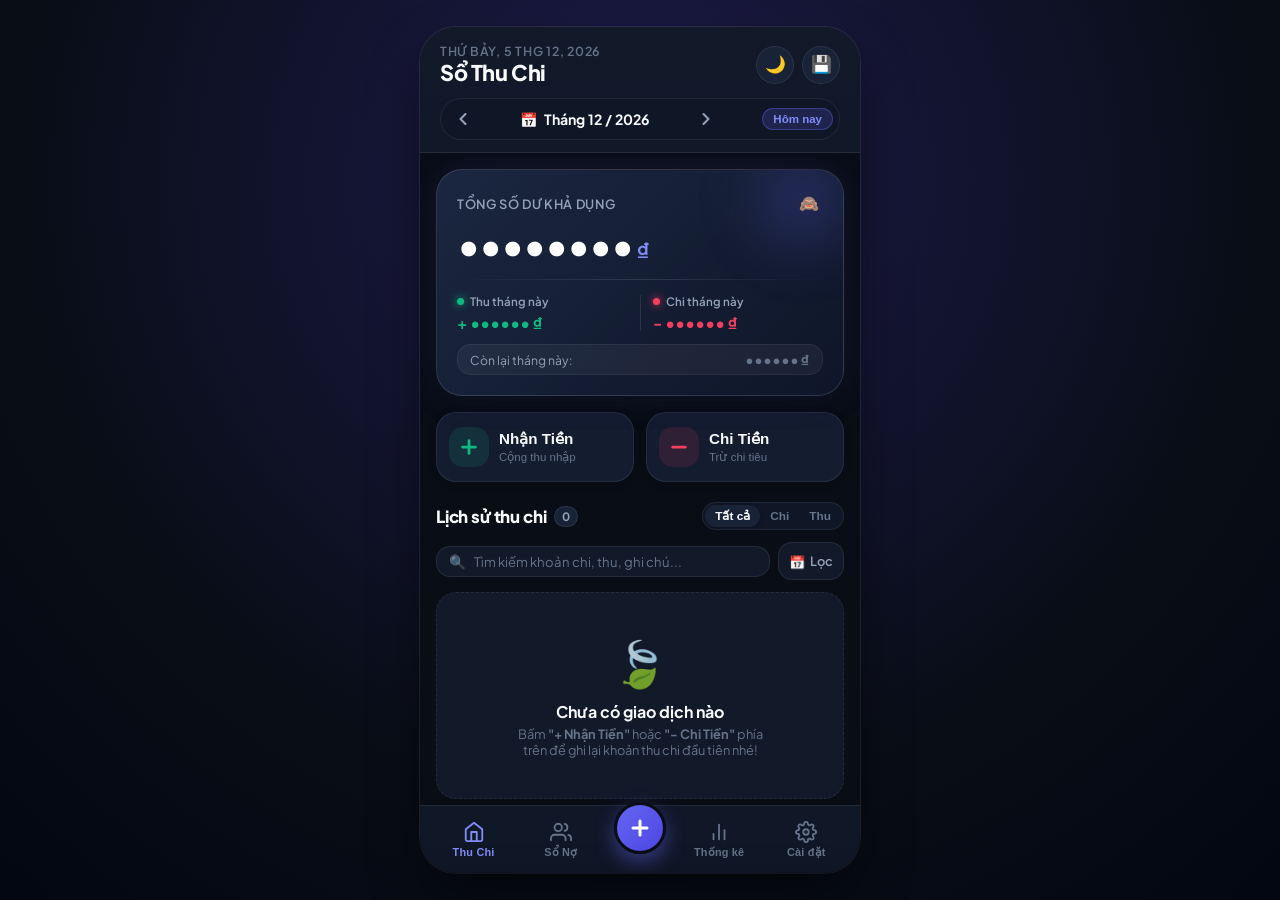
==== commit d9d892ef: "Fix startup sync popup, add beautiful cloud restore modal, and fix search input squishing" ====
--- a/expense-tracker-app/index.html
+++ b/expense-tracker-app/index.html
@@ -145,7 +145,7 @@
               <div class="date-filter-box" id="date-filter-box" title="Bấm để lọc theo khoảng ngày (quý, nửa năm, năm...)">
                 <button type="button" class="btn-date-filter" id="btn-date-filter" aria-label="Lọc theo khoảng ngày">
                   <span class="date-icon">📅</span>
-                  <span id="date-filter-text" class="date-text">Lọc ngày</span>
+                  <span id="date-filter-text" class="date-text">Lọc</span>
                 </button>
                 <button type="button" class="btn-clear-date" id="btn-clear-date" title="Xóa lọc ngày, xem cả tháng" style="display: none;" aria-label="Xóa lọc ngày">✕</button>
               </div>
@@ -273,12 +273,17 @@
                   </div>
                 </div>
               </div>
-              <div style="display: flex; gap: 8px;">
-                <button type="button" id="btn-manual-sync" class="setting-action-btn primary" style="flex: 1; padding: 10px; font-size: 0.82rem; background: #6366f1;">
-                  🔄 Đồng bộ ngay
-                </button>
-                <button type="button" id="btn-logout" class="setting-action-btn" style="padding: 10px 14px; font-size: 0.82rem;">
-                  Đăng xuất
+              <div style="display: flex; flex-direction: column; gap: 8px;">
+                <div style="display: flex; gap: 8px;">
+                  <button type="button" id="btn-manual-sync" class="setting-action-btn primary" style="flex: 1; padding: 10px; font-size: 0.82rem; background: #6366f1;">
+                    🔄 Tải lên mây
+                  </button>
+                  <button type="button" id="btn-cloud-restore" class="setting-action-btn" style="flex: 1; padding: 10px; font-size: 0.82rem; background: rgba(99, 102, 241, 0.15); color: #6366f1; border: 1px solid rgba(99, 102, 241, 0.3);">
+                    ☁️ Tải về máy
+                  </button>
+                </div>
+                <button type="button" id="btn-logout" class="setting-action-btn" style="width: 100%; padding: 8px; font-size: 0.8rem; background: transparent; color: var(--text-muted); border-color: var(--border-color);">
+                  Đăng xuất tài khoản
                 </button>
               </div>
             </div>
@@ -586,6 +591,46 @@
         </div>
       </div>
 
+      <!-- MODAL: CONFIRM CLOUD RESTORE (ĐẸP MẮT THEO THIẾT KẾ APP) -->
+      <div class="modal-dialog-backdrop" id="dialog-cloud-restore-backdrop" style="display: none;">
+        <div class="modal-dialog" style="max-width: 360px;">
+          <div style="text-align: center; margin-bottom: 14px;">
+            <div style="width: 52px; height: 52px; border-radius: 50%; background: rgba(99, 102, 241, 0.15); color: #6366f1; font-size: 1.6rem; display: flex; align-items: center; justify-content: center; margin: 0 auto 10px auto; border: 2px solid rgba(99, 102, 241, 0.3);">
+              ☁️
+            </div>
+            <h4 class="dialog-title" style="margin: 0 0 6px 0; font-size: 1.1rem;">Khôi Phục Từ Đám Mây?</h4>
+            <p class="dialog-desc" style="font-size: 0.82rem; margin: 0; line-height: 1.45;">
+              Bản sao lưu trên đám mây của bạn gồm:
+            </p>
+          </div>
+
+          <!-- Summary card -->
+          <div style="background: var(--bg-card-subtle); border: 1px solid var(--border-color); border-radius: var(--radius-lg); padding: 12px 14px; margin-bottom: 14px;">
+            <div style="display: flex; justify-content: space-between; align-items: center; margin-bottom: 6px;">
+              <span style="font-size: 0.8rem; color: var(--text-secondary);">Giao dịch thu chi:</span>
+              <strong id="cloud-restore-tx-count" style="font-size: 0.95rem; color: var(--text-primary);">0 giao dịch</strong>
+            </div>
+            <div style="display: flex; justify-content: space-between; align-items: center; margin-bottom: 6px;">
+              <span style="font-size: 0.8rem; color: var(--text-secondary);">Hồ sơ sổ nợ:</span>
+              <strong id="cloud-restore-debt-count" style="font-size: 0.95rem; color: var(--text-primary);">0 người</strong>
+            </div>
+            <div style="display: flex; justify-content: space-between; align-items: center;">
+              <span style="font-size: 0.8rem; color: var(--text-secondary);">Số dư ban đầu:</span>
+              <strong id="cloud-restore-init-bal" class="green-text" style="font-size: 0.9rem;">0 ₫</strong>
+            </div>
+          </div>
+
+          <p style="font-size: 0.74rem; color: var(--text-muted); margin: 0 0 16px 0; line-height: 1.4; text-align: center;">
+            ⚠️ Dữ liệu tải về sẽ thay thế dữ liệu hiện tại trên thiết bị này.
+          </p>
+
+          <div class="dialog-buttons" style="display: flex; gap: 8px;">
+            <button type="button" class="dialog-btn secondary" id="btn-cancel-cloud-restore" style="flex: 1; padding: 11px; font-size: 0.82rem;">Hủy bỏ</button>
+            <button type="button" class="dialog-btn primary" id="btn-confirm-cloud-restore" style="flex: 1; padding: 11px; font-size: 0.82rem; font-weight: 800; background: #6366f1;">Tải về ngay</button>
+          </div>
+        </div>
+      </div>
+
       <!-- MODAL: CREATE / ADD DEBT (CHO VAY / VAY THÊM) -->
       <div class="bottom-sheet-backdrop" id="modal-debt-create-backdrop" style="display: none;"></div>
       <div class="bottom-sheet" id="modal-debt-create" style="display: none;">
--- a/expense-tracker-app/style.css
+++ b/expense-tracker-app/style.css
@@ -838,6 +838,8 @@
 
 .search-box input {
   flex: 1;
+  min-width: 0;
+  width: 100%;
   background: transparent;
   border: none;
   outline: none;
@@ -857,6 +859,7 @@
   cursor: pointer;
   font-size: 0.8rem;
   padding: 2px 6px;
+  flex-shrink: 0;
 }
 
 /* Search & Date Filter Row */
@@ -864,6 +867,7 @@
   display: flex;
   align-items: center;
   gap: 8px;
+  width: 100%;
 }
 
 .search-filter-row .search-box {
@@ -884,6 +888,15 @@
   transition: var(--transition);
   flex-shrink: 0;
   cursor: pointer;
+  white-space: nowrap;
+}
+
+.date-filter-box .date-text {
+  font-size: 0.8rem;
+  max-width: 70px;
+  overflow: hidden;
+  text-overflow: ellipsis;
+  white-space: nowrap;
 }
 
 .date-filter-box:hover {
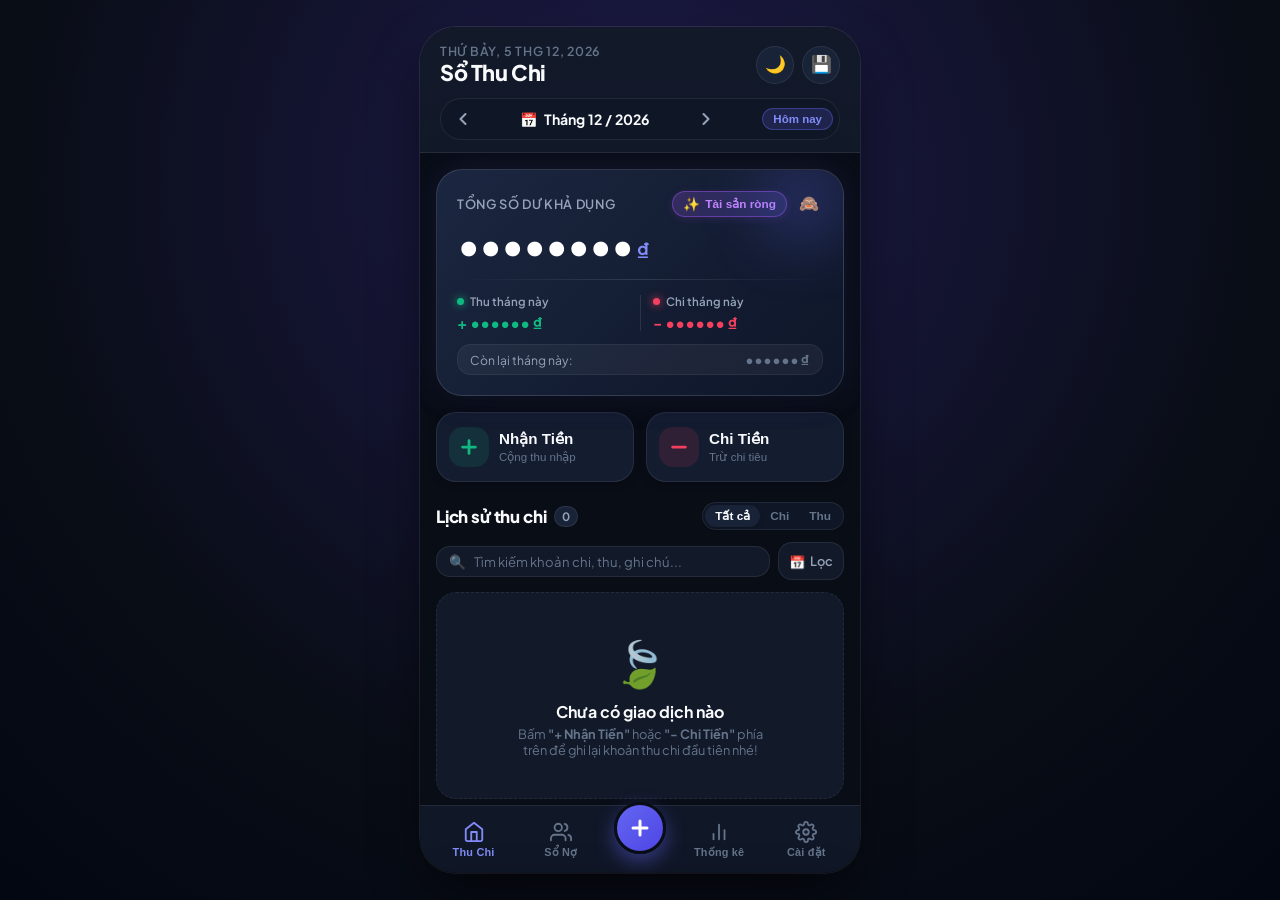
==== commit 64e787e2: "feat: add income category breakdown toggle and AI Net Worth asset appraisal" ====
--- a/expense-tracker-app/index.html
+++ b/expense-tracker-app/index.html
@@ -63,9 +63,15 @@
             <div class="balance-card-glow"></div>
             <div class="balance-top">
               <span class="balance-label">Tổng số dư khả dụng</span>
-              <button class="balance-eye-btn" id="btn-toggle-balance-privacy" title="Ẩn/Hiện số tiền">
-                <span id="balance-eye-icon">👁️</span>
-              </button>
+              <div class="balance-top-actions">
+                <button type="button" class="balance-ai-btn" id="btn-open-net-worth" title="Tài sản ròng & Thẩm định AI">
+                  <span class="ai-sparkle-icon">✨</span>
+                  <span class="ai-btn-text">Tài sản ròng</span>
+                </button>
+                <button type="button" class="balance-eye-btn" id="btn-toggle-balance-privacy" title="Ẩn/Hiện số tiền">
+                  <span id="balance-eye-icon">👁️</span>
+                </button>
+              </div>
             </div>
             <div class="balance-amount-wrapper">
               <h2 class="balance-amount" id="total-balance-display">0 <span class="currency-symbol">₫</span></h2>
@@ -187,9 +193,19 @@
               </div>
             </div>
 
-            <!-- Spending Breakdown by Category -->
+            <!-- Spending & Income Breakdown by Category -->
             <div class="breakdown-section">
-              <h4 class="breakdown-title">Chi tiết theo danh mục</h4>
+              <div class="breakdown-header-wrap">
+                <h4 class="breakdown-title">Chi tiết theo danh mục</h4>
+                <div class="stats-type-toggle">
+                  <button type="button" class="stats-type-btn expense-toggle active" id="btn-stats-expense">
+                    <span class="type-dot red"></span> Chi tiêu
+                  </button>
+                  <button type="button" class="stats-type-btn income-toggle" id="btn-stats-income">
+                    <span class="type-dot green"></span> Thu nhập
+                  </button>
+                </div>
+              </div>
               <div id="stats-category-list" class="stats-category-list">
                 <!-- Rendered via JS -->
               </div>
@@ -229,8 +245,80 @@
           </div>
         </section>
 
+        <!-- VIEW: NET WORTH & ASSETS (TÀI SẢN RÒNG & THẨM ĐỊNH AI) -->
+        <section id="view-assets" class="app-view">
+          <!-- BACK NAVIGATION & TOP ACTIONS -->
+          <div class="assets-top-bar">
+            <button type="button" class="btn-assets-back" id="btn-back-from-assets" title="Quay lại Thu Chi">
+              <svg width="18" height="18" viewBox="0 0 24 24" fill="none" stroke="currentColor" stroke-width="2.5" stroke-linecap="round" stroke-linejoin="round"><path d="M19 12H5M12 19l-7-7 7-7"/></svg>
+              <span>Thu Chi</span>
+            </button>
+            <h3 class="assets-view-title">💎 Tài Sản Ròng</h3>
+            <button type="button" class="btn-create-asset-top" id="btn-open-add-asset-top">
+              <span>+ Thêm</span>
+            </button>
+          </div>
+
+          <!-- NET WORTH OVERVIEW CARD -->
+          <div class="assets-overview-card">
+            <div class="assets-card-glow"></div>
+            <div class="assets-summary-top">
+              <span class="assets-summary-label">TỔNG TÀI SẢN RÒNG HIỆN TẠI</span>
+              <span class="assets-ai-badge">✨ Gemini AI Flash</span>
+            </div>
+            <h2 class="assets-networth-val" id="networth-total-display">0 ₫</h2>
+            <div class="assets-breakdown-grid">
+              <div class="assets-breakdown-item">
+                <span class="assets-mini-label">💵 Tiền mặt / Ví</span>
+                <strong class="assets-mini-val" id="networth-cash-display">0 ₫</strong>
+              </div>
+              <div class="assets-breakdown-item">
+                <span class="assets-mini-label">💎 Tài sản sở hữu</span>
+                <strong class="assets-mini-val purple-text" id="networth-assets-display">0 ₫</strong>
+              </div>
+              <div class="assets-breakdown-item">
+                <span class="assets-mini-label">🤝 Đang cho vay</span>
+                <strong class="assets-mini-val blue-text" id="networth-debts-display">0 ₫</strong>
+              </div>
+            </div>
+          </div>
+
+          <!-- ASSETS LIST HEADER -->
+          <div class="assets-list-header">
+            <h4 class="assets-section-title">Danh sách tài sản sở hữu (<span id="assets-count-label">0</span>)</h4>
+            <button type="button" class="btn-add-asset-pill" id="btn-open-add-asset">
+              <span>+ Thêm tài sản</span>
+            </button>
+          </div>
+
+          <!-- ASSETS LIST CONTAINER -->
+          <div class="assets-list-container" id="assets-list-container">
+            <!-- Rendered via JS -->
+          </div>
+        </section>
+
         <!-- VIEW 3: SETTINGS & BACKUP (CÀI ĐẶT & SAO LƯU) -->
         <section id="view-settings" class="app-view">
+          <!-- GEMINI AI API SETTINGS -->
+          <div class="settings-group" style="background: linear-gradient(135deg, rgba(139, 92, 246, 0.12) 0%, rgba(99, 102, 241, 0.08) 100%); border: 1px solid rgba(139, 92, 246, 0.35); border-radius: var(--radius-xl); padding: 18px; margin-bottom: 20px;">
+            <div style="display: flex; justify-content: space-between; align-items: center; margin-bottom: 8px;">
+              <h3 style="margin: 0; font-size: 1.02rem; font-weight: 800; color: var(--text-primary); display: flex; align-items: center; gap: 8px;">
+                🤖 Google Gemini AI Key
+              </h3>
+              <span style="font-size: 0.72rem; padding: 2px 8px; border-radius: 10px; font-weight: 700; background: rgba(16, 185, 129, 0.2); color: #10b981;">
+                Miễn phí
+              </span>
+            </div>
+            <p style="font-size: 0.8rem; color: var(--text-secondary); margin: 0 0 10px 0; line-height: 1.4;">
+              Dùng để thẩm định giá tài sản đồ cũ (Wave RSX, điện thoại, laptop...).
+            </p>
+            <div style="display: flex; gap: 8px;">
+              <input type="password" id="input-gemini-key" class="form-input" placeholder="Nhập Google Gemini API Key" style="font-size: 0.82rem; font-family: monospace;" />
+              <button type="button" id="btn-save-gemini-key" class="dialog-btn primary" style="white-space: nowrap; padding: 8px 14px; font-size: 0.82rem;">
+                Lưu Key
+              </button>
+            </div>
+          </div>
           <!-- CLOUD SYNC & GOOGLE ACCOUNT CARD -->
           <div class="settings-group" id="group-cloud-sync" style="background: linear-gradient(135deg, rgba(99, 102, 241, 0.12) 0%, rgba(6, 182, 212, 0.08) 100%); border: 1px solid rgba(99, 102, 241, 0.35); border-radius: var(--radius-xl); padding: 18px; margin-bottom: 20px;">
             <div style="display: flex; justify-content: space-between; align-items: center; margin-bottom: 10px;">
@@ -779,6 +867,58 @@
         </div>
       </div>
 
+      <!-- MODAL: ADD / EDIT ASSET (THẨM ĐỊNH TÀI SẢN AI) -->
+      <div class="bottom-sheet-backdrop" id="modal-asset-backdrop" style="display: none;"></div>
+      <div class="bottom-sheet" id="modal-asset" style="display: none;">
+        <div class="sheet-drag-handle"></div>
+        <div class="sheet-header">
+          <h3 class="sheet-title" id="asset-modal-title">✨ Thêm Tài Sản Mới</h3>
+          <button class="sheet-close-btn" id="modal-asset-close-btn" aria-label="Đóng">&times;</button>
+        </div>
+        <div class="sheet-body">
+          <!-- TÊN TÀI SẢN -->
+          <div class="form-group">
+            <label class="form-label">Tên tài sản sở hữu <span class="required">*</span></label>
+            <input type="text" id="input-asset-name" class="form-input" placeholder="Ví dụ: Xe Wave RSX 2021, Samsung Galaxy A05, Vàng SJC..." autocomplete="off" />
+            <small style="font-size: 0.72rem; color: var(--text-muted); margin-top: 4px; display: block;">
+              💡 Ghi rõ tên hoặc năm/phiên bản để AI định giá chính xác nhất.
+            </small>
+          </div>
+
+          <!-- CHỌN BIỂU TƯỢNG (ICON) -->
+          <div class="form-group">
+            <label class="form-label">Chọn biểu tượng</label>
+            <div class="asset-icon-grid" id="asset-icon-picker">
+              <button type="button" class="asset-icon-chip active" data-icon="🏍️">🏍️ Xe máy</button>
+              <button type="button" class="asset-icon-chip" data-icon="📱">📱 Điện thoại</button>
+              <button type="button" class="asset-icon-chip" data-icon="💻">💻 Laptop</button>
+              <button type="button" class="asset-icon-chip" data-icon="🚗">🚗 Ô tô</button>
+              <button type="button" class="asset-icon-chip" data-icon="🪙">🪙 Vàng/Bạc</button>
+              <button type="button" class="asset-icon-chip" data-icon="🏠">🏠 Nhà đất</button>
+              <button type="button" class="asset-icon-chip" data-icon="⌚">⌚ Đồng hồ</button>
+              <button type="button" class="asset-icon-chip" data-icon="📺">📺 Điện máy</button>
+              <button type="button" class="asset-icon-chip" data-icon="📦">📦 Khác</button>
+            </div>
+          </div>
+
+          <!-- TÙY CHỌN: NHẬP GIÁ THỦ CÔNG NẾU MUỐN -->
+          <div class="form-group">
+            <div style="display: flex; justify-content: space-between; align-items: center; margin-bottom: 6px;">
+              <label class="form-label" style="margin: 0;">Giá trị ước tính (VNĐ)</label>
+              <span style="font-size: 0.72rem; color: #a855f7; font-weight: 600;">✨ Tự động bởi Gemini Flash</span>
+            </div>
+            <input type="text" id="input-asset-price" class="form-input" placeholder="Để trống để AI tự định giá" inputmode="numeric" />
+          </div>
+
+          <!-- SUBMIT BUTTON -->
+          <div class="modal-actions">
+            <button type="button" class="btn-submit" id="btn-save-asset" style="background: linear-gradient(135deg, #8b5cf6 0%, #6366f1 100%); box-shadow: 0 4px 15px rgba(139, 92, 246, 0.4);">
+              <span id="btn-save-asset-text">✨ Thẩm Định Giá Bằng AI & Lưu</span>
+            </button>
+          </div>
+        </div>
+      </div>
+
       <!-- TOAST NOTIFICATION -->
       <div class="toast-message" id="toast"></div>
 
--- a/expense-tracker-app/style.css
+++ b/expense-tracker-app/style.css
@@ -1221,11 +1221,58 @@
   margin-top: 2px;
 }
 
+.breakdown-header-wrap {
+  margin-bottom: 14px;
+}
+
 .breakdown-title {
   font-size: 0.95rem;
   font-weight: 700;
-  margin-bottom: 14px;
-  color: var(--text-primary);
+  margin-bottom: 10px;
+  color: var(--text-primary);
+}
+
+.stats-type-toggle {
+  display: grid;
+  grid-template-columns: 1fr 1fr;
+  background: var(--bg-input);
+  border: 1px solid var(--border-color);
+  border-radius: var(--radius-md);
+  padding: 4px;
+  gap: 4px;
+}
+
+body.theme-light .stats-type-toggle {
+  background: #f1f5f9;
+  border-color: rgba(0, 0, 0, 0.06);
+}
+
+.stats-type-btn {
+  display: flex;
+  align-items: center;
+  justify-content: center;
+  gap: 6px;
+  padding: 8px 12px;
+  border: none;
+  background: transparent;
+  color: var(--text-muted);
+  font-size: 0.82rem;
+  font-weight: 700;
+  border-radius: var(--radius-sm);
+  cursor: pointer;
+  transition: var(--transition);
+}
+
+.stats-type-btn.expense-toggle.active {
+  background: var(--expense-red-bg);
+  color: var(--expense-red);
+  box-shadow: 0 2px 8px var(--expense-red-glow);
+}
+
+.stats-type-btn.income-toggle.active {
+  background: var(--income-green-bg);
+  color: var(--income-green);
+  box-shadow: 0 2px 8px var(--income-green-glow);
 }
 
 .stats-category-list {
@@ -1645,6 +1692,15 @@
   width: 8px;
   height: 8px;
   border-radius: 50%;
+  display: inline-block;
+}
+
+.type-dot.red {
+  background-color: var(--expense-red);
+}
+
+.type-dot.green {
+  background-color: var(--income-green);
 }
 
 .type-btn.expense-toggle.active {
@@ -2294,3 +2350,395 @@
 .btn-delete-record:hover {
   color: #ef4444;
 }
+
+/* =========================================================
+   NET WORTH & AI ASSET APPRAISAL
+   ========================================================= */
+
+.balance-top-actions {
+  display: flex;
+  align-items: center;
+  gap: 8px;
+}
+
+.balance-ai-btn {
+  display: flex;
+  align-items: center;
+  gap: 5px;
+  background: linear-gradient(135deg, rgba(168, 85, 247, 0.22) 0%, rgba(99, 102, 241, 0.2) 100%);
+  border: 1px solid rgba(168, 85, 247, 0.45);
+  border-radius: var(--radius-full);
+  padding: 4px 10px;
+  color: #c084fc;
+  font-size: 0.74rem;
+  font-weight: 700;
+  cursor: pointer;
+  transition: var(--transition);
+  box-shadow: 0 2px 8px rgba(168, 85, 247, 0.15);
+}
+
+.balance-ai-btn:hover {
+  transform: translateY(-1px);
+  background: linear-gradient(135deg, rgba(168, 85, 247, 0.35) 0%, rgba(99, 102, 241, 0.3) 100%);
+  box-shadow: 0 4px 12px rgba(168, 85, 247, 0.3);
+}
+
+.balance-ai-btn:active {
+  transform: translateY(0);
+}
+
+.ai-sparkle-icon {
+  font-size: 0.85rem;
+  display: inline-block;
+  animation: pulse-glow 2.2s infinite ease-in-out;
+}
+
+@keyframes pulse-glow {
+  0%, 100% { transform: scale(1); filter: drop-shadow(0 0 2px rgba(192, 132, 252, 0.6)); }
+  50% { transform: scale(1.15); filter: drop-shadow(0 0 6px rgba(192, 132, 252, 0.9)); }
+}
+
+.assets-top-bar {
+  display: flex;
+  align-items: center;
+  justify-content: space-between;
+  margin-bottom: 14px;
+}
+
+.btn-assets-back {
+  display: flex;
+  align-items: center;
+  gap: 6px;
+  background: var(--bg-card);
+  border: 1px solid var(--border-color);
+  border-radius: var(--radius-full);
+  padding: 6px 14px;
+  color: var(--text-primary);
+  font-size: 0.82rem;
+  font-weight: 700;
+  cursor: pointer;
+  transition: var(--transition);
+}
+
+.btn-assets-back:hover {
+  border-color: #6366f1;
+  color: #6366f1;
+}
+
+.assets-view-title {
+  margin: 0;
+  font-size: 1.05rem;
+  font-weight: 800;
+  color: var(--text-primary);
+}
+
+.btn-create-asset-top {
+  display: flex;
+  align-items: center;
+  gap: 4px;
+  background: linear-gradient(135deg, #8b5cf6 0%, #6366f1 100%);
+  color: #fff;
+  border: none;
+  border-radius: var(--radius-full);
+  padding: 6px 14px;
+  font-size: 0.8rem;
+  font-weight: 700;
+  cursor: pointer;
+  box-shadow: 0 3px 10px rgba(139, 92, 246, 0.35);
+  transition: var(--transition);
+}
+
+.btn-create-asset-top:hover {
+  transform: translateY(-1px);
+}
+
+.assets-overview-card {
+  position: relative;
+  background: linear-gradient(135deg, #1e1b4b 0%, #0f172a 100%);
+  border: 1px solid rgba(139, 92, 246, 0.35);
+  border-radius: var(--radius-2xl);
+  padding: 20px;
+  margin-bottom: 20px;
+  box-shadow: 0 10px 25px -5px rgba(139, 92, 246, 0.2);
+  overflow: hidden;
+}
+
+body.theme-light .assets-overview-card {
+  background: linear-gradient(135deg, #f5f3ff 0%, #ede9fe 100%);
+  border-color: rgba(139, 92, 246, 0.25);
+  box-shadow: 0 8px 20px rgba(139, 92, 246, 0.12);
+}
+
+.assets-summary-top {
+  display: flex;
+  justify-content: space-between;
+  align-items: center;
+  margin-bottom: 8px;
+}
+
+.assets-summary-label {
+  font-size: 0.72rem;
+  font-weight: 800;
+  letter-spacing: 0.05em;
+  color: #c084fc;
+}
+
+.assets-ai-badge {
+  font-size: 0.7rem;
+  font-weight: 700;
+  background: rgba(168, 85, 247, 0.2);
+  color: #c084fc;
+  border: 1px solid rgba(168, 85, 247, 0.35);
+  padding: 2px 8px;
+  border-radius: 12px;
+}
+
+.assets-networth-val {
+  font-size: 1.85rem;
+  font-weight: 900;
+  color: var(--text-primary);
+  margin: 4px 0 16px 0;
+  letter-spacing: -0.02em;
+}
+
+.assets-breakdown-grid {
+  display: grid;
+  grid-template-columns: 1fr 1fr 1fr;
+  gap: 8px;
+  background: rgba(0, 0, 0, 0.2);
+  border: 1px solid rgba(255, 255, 255, 0.06);
+  border-radius: var(--radius-lg);
+  padding: 12px;
+}
+
+body.theme-light .assets-breakdown-grid {
+  background: rgba(255, 255, 255, 0.6);
+  border-color: rgba(139, 92, 246, 0.15);
+}
+
+.assets-breakdown-item {
+  display: flex;
+  flex-direction: column;
+  gap: 3px;
+}
+
+.assets-mini-label {
+  font-size: 0.7rem;
+  color: var(--text-muted);
+  white-space: nowrap;
+  overflow: hidden;
+  text-overflow: ellipsis;
+}
+
+.assets-mini-val {
+  font-size: 0.85rem;
+  font-weight: 800;
+  color: var(--text-primary);
+  white-space: nowrap;
+  overflow: hidden;
+  text-overflow: ellipsis;
+}
+
+.purple-text {
+  color: #c084fc;
+}
+
+.blue-text {
+  color: #38bdf8;
+}
+
+.assets-list-header {
+  display: flex;
+  justify-content: space-between;
+  align-items: center;
+  margin-bottom: 12px;
+}
+
+.assets-section-title {
+  margin: 0;
+  font-size: 0.92rem;
+  font-weight: 700;
+  color: var(--text-primary);
+}
+
+.btn-add-asset-pill {
+  background: none;
+  border: none;
+  color: #a855f7;
+  font-size: 0.8rem;
+  font-weight: 700;
+  cursor: pointer;
+  transition: var(--transition);
+}
+
+.btn-add-asset-pill:hover {
+  color: #c084fc;
+}
+
+.assets-list-container {
+  display: flex;
+  flex-direction: column;
+  gap: 12px;
+  padding-bottom: 80px;
+}
+
+.asset-card {
+  display: flex;
+  align-items: center;
+  justify-content: space-between;
+  background: var(--bg-card);
+  border: 1px solid var(--border-color);
+  border-radius: var(--radius-xl);
+  padding: 14px 16px;
+  gap: 12px;
+  transition: var(--transition);
+}
+
+.asset-card:hover {
+  border-color: rgba(168, 85, 247, 0.35);
+  box-shadow: 0 4px 16px rgba(0, 0, 0, 0.15);
+}
+
+.asset-card-left {
+  display: flex;
+  align-items: center;
+  gap: 12px;
+  flex: 1;
+  min-width: 0;
+}
+
+.asset-icon-box {
+  width: 46px;
+  height: 46px;
+  border-radius: var(--radius-lg);
+  background: linear-gradient(135deg, rgba(168, 85, 247, 0.15) 0%, rgba(99, 102, 241, 0.15) 100%);
+  border: 1px solid rgba(168, 85, 247, 0.3);
+  display: flex;
+  align-items: center;
+  justify-content: center;
+  font-size: 1.45rem;
+  flex-shrink: 0;
+}
+
+.asset-info {
+  display: flex;
+  flex-direction: column;
+  gap: 3px;
+  min-width: 0;
+}
+
+.asset-name {
+  font-size: 0.95rem;
+  font-weight: 800;
+  color: var(--text-primary);
+  white-space: nowrap;
+  overflow: hidden;
+  text-overflow: ellipsis;
+}
+
+.asset-note {
+  font-size: 0.74rem;
+  color: var(--text-secondary);
+  line-height: 1.3;
+  display: -webkit-box;
+  -webkit-line-clamp: 2;
+  -webkit-box-orient: vertical;
+  overflow: hidden;
+}
+
+.asset-time {
+  font-size: 0.68rem;
+  color: var(--text-muted);
+}
+
+.asset-card-right {
+  display: flex;
+  flex-direction: column;
+  align-items: flex-end;
+  gap: 6px;
+  flex-shrink: 0;
+}
+
+.asset-price {
+  font-size: 1.05rem;
+  font-weight: 900;
+  color: var(--text-primary);
+  letter-spacing: -0.01em;
+}
+
+.asset-actions {
+  display: flex;
+  align-items: center;
+  gap: 6px;
+}
+
+.btn-asset-action {
+  width: 32px;
+  height: 32px;
+  border-radius: var(--radius-full);
+  background: var(--bg-input);
+  border: 1px solid var(--border-color);
+  color: var(--text-secondary);
+  display: flex;
+  align-items: center;
+  justify-content: center;
+  cursor: pointer;
+  transition: var(--transition);
+  font-size: 0.85rem;
+}
+
+.btn-asset-action:hover {
+  background: var(--bg-hover);
+  color: var(--text-primary);
+}
+
+.btn-asset-action.reappraise:hover {
+  color: #a855f7;
+  border-color: #a855f7;
+  background: rgba(168, 85, 247, 0.12);
+}
+
+.btn-asset-action.delete:hover {
+  color: #ef4444;
+  border-color: #ef4444;
+  background: rgba(239, 68, 68, 0.12);
+}
+
+.spin-animation {
+  animation: spin-kf 0.8s linear infinite;
+  display: inline-block;
+}
+
+@keyframes spin-kf {
+  0% { transform: rotate(0deg); }
+  100% { transform: rotate(360deg); }
+}
+
+.asset-icon-grid {
+  display: grid;
+  grid-template-columns: repeat(3, 1fr);
+  gap: 6px;
+  margin-top: 6px;
+}
+
+.asset-icon-chip {
+  display: flex;
+  align-items: center;
+  justify-content: center;
+  gap: 4px;
+  padding: 8px 6px;
+  background: var(--bg-input);
+  border: 1px solid var(--border-color);
+  border-radius: var(--radius-md);
+  color: var(--text-secondary);
+  font-size: 0.78rem;
+  font-weight: 700;
+  cursor: pointer;
+  transition: var(--transition);
+}
+
+.asset-icon-chip.active {
+  background: rgba(168, 85, 247, 0.2);
+  border-color: #a855f7;
+  color: #c084fc;
+}
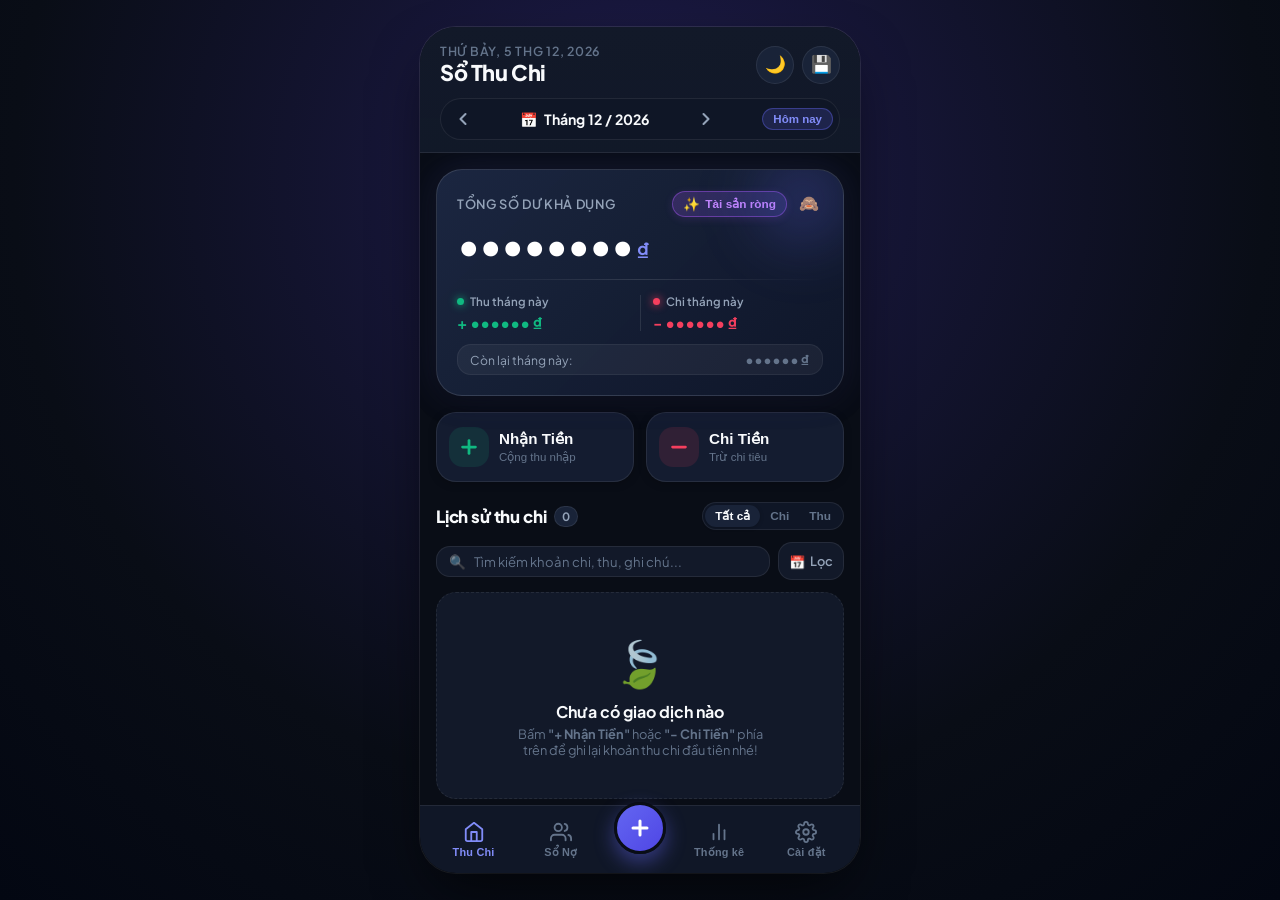
==== commit 2a229f25: "fix: resolve layout overlap on Android WebView and route FAB button to current view" ====
--- a/expense-tracker-app/index.html
+++ b/expense-tracker-app/index.html
@@ -495,8 +495,8 @@
       </nav>
 
       <!-- BOTTOM SHEET MODAL: ADD / EDIT TRANSACTION -->
-      <div class="bottom-sheet-backdrop" id="modal-backdrop"></div>
-      <div class="bottom-sheet" id="modal-tx">
+      <div class="bottom-sheet-backdrop" id="modal-backdrop" style="display: none;"></div>
+      <div class="bottom-sheet" id="modal-tx" style="display: none;">
         <div class="sheet-drag-handle"></div>
         <div class="sheet-header">
           <h3 class="sheet-title" id="sheet-title">Thêm Giao Dịch Mới</h3>
--- a/expense-tracker-app/style.css
+++ b/expense-tracker-app/style.css
@@ -327,14 +327,18 @@
   font-family: var(--font-family);
   background-color: #030712;
   color: var(--text-primary);
-  overflow-x: hidden;
+  overflow: hidden;
+  position: fixed;
   user-select: none;
   -webkit-font-smoothing: antialiased;
 }
 
 /* Desktop Presentation Viewport */
 .app-viewport {
-  min-height: 100vh;
+  width: 100%;
+  height: 100%;
+  height: 100dvh;
+  overflow: hidden;
   display: flex;
   align-items: center;
   justify-content: center;
@@ -352,7 +356,8 @@
 .mobile-container {
   width: 100%;
   max-width: 440px;
-  height: 100vh;
+  height: 100%;
+  height: 100dvh;
   background-color: var(--bg-app);
   display: flex;
   flex-direction: column;
@@ -1587,11 +1592,13 @@
   backdrop-filter: blur(4px);
   z-index: 40;
   opacity: 0;
+  display: none;
   pointer-events: none;
   transition: opacity 0.3s ease;
 }
 
 .bottom-sheet-backdrop.active {
+  display: block;
   opacity: 1;
   pointer-events: auto;
 }
@@ -1601,7 +1608,7 @@
   bottom: 0;
   left: 0;
   width: 100%;
-  max-height: 90vh;
+  max-height: 86vh;
   background: var(--bg-surface);
   border-top-left-radius: 28px;
   border-top-right-radius: 28px;
@@ -1610,12 +1617,14 @@
   z-index: 50;
   transform: translateY(100%);
   transition: transform 0.32s cubic-bezier(0.16, 1, 0.3, 1);
-  display: flex;
+  display: none;
   flex-direction: column;
   overflow: hidden;
+  padding-bottom: env(safe-area-inset-bottom, 20px);
 }
 
 .bottom-sheet.active {
+  display: flex;
   transform: translateY(0);
 }
 
@@ -1656,7 +1665,7 @@
 }
 
 .sheet-body {
-  padding: 16px 20px 24px 20px;
+  padding: 16px 20px calc(70px + env(safe-area-inset-bottom, 24px)) 20px;
   overflow-y: auto;
   -webkit-overflow-scrolling: touch;
 }
@@ -2742,3 +2751,12 @@
   border-color: #a855f7;
   color: #c084fc;
 }
+
+#modal-asset .modal-actions {
+  margin-top: 14px;
+  padding-bottom: 45px;
+}
+
+#modal-asset .btn-submit {
+  margin-bottom: 25px;
+}
